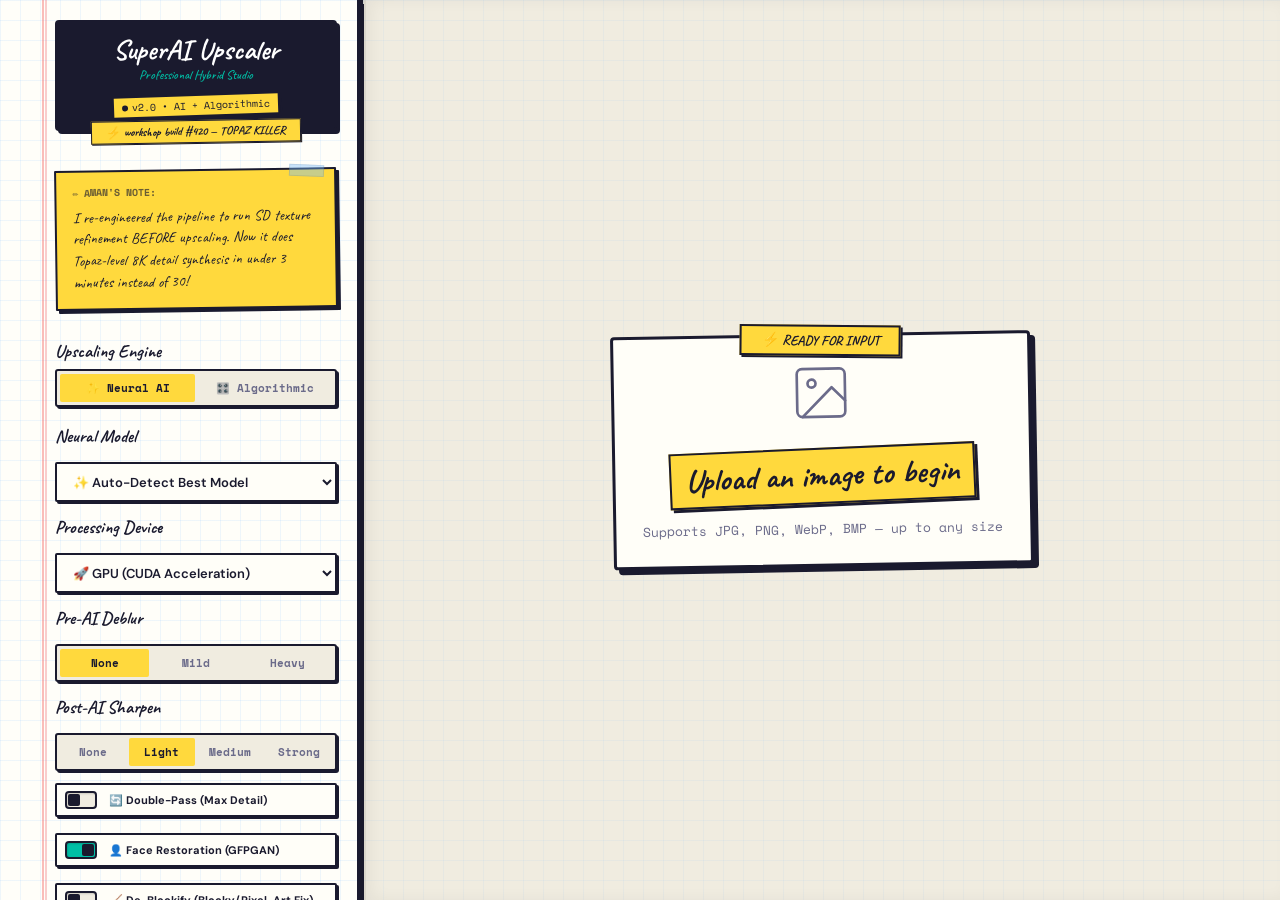
==== index.html @ 3d9c81f1 "Feat: HyperScale AI V2.5 Studio - Local GPU Inference Engine with HAT-GAN & ControlNet Tile" ====
<!DOCTYPE html>
<html lang="en">
<head>
  <meta charset="UTF-8">
  <meta name="viewport" content="width=device-width, initial-scale=1.0">
  <title>SuperAI Upscaler — Professional Algorithmic Image Scaling</title>
  <meta name="description" content="Professional-grade algorithmic image upscaler. Lanczos-3, edge-directed interpolation, CLAHE, and more. No AI — pure signal processing.">
  <link rel="preconnect" href="https://fonts.googleapis.com">
  <link rel="preconnect" href="https://fonts.gstatic.com" crossorigin>
  <link href="https://fonts.googleapis.com/css2?family=Caveat:wght@400;700&family=DM+Sans:ital,opsz,wght@0,9..40,100..1000;1,9..40,100..1000&family=Outfit:wght@100..900&family=Space+Mono:ital,wght@0,400;0,700;1,400;1,700&display=swap" rel="stylesheet">
  <link rel="stylesheet" href="styles.css?v=retro-80s-chaos-v1">
</head>
<body>

<div class="app-layout">
  <!-- ======================== SIDEBAR ======================== -->
  <aside class="sidebar">
    <!-- Header -->
    <div class="app-header">
      <h1 class="app-title">SuperAI Upscaler</h1>
      <p class="app-subtitle">Professional Hybrid Studio</p>
      <span class="app-badge"><span class="badge-dot"></span> v2.0 • AI + Algorithmic</span>
    </div>

    <!-- Aman's Dev Notes -->
    <div class="aman-note">
      I re-engineered the pipeline to run SD texture refinement BEFORE upscaling.
      Now it does Topaz-level 8K detail synthesis in under 3 minutes instead of 30!
    </div>

    <!-- Engine Selector -->
    <div>
      <div class="section-label">Upscaling Engine</div>
      <div class="btn-group" id="engineGroup">
        <button class="btn-option active" data-engine="neural" title="Neural AI Engine: uses Real-ESRGAN via CUDA to reconstruct high-fidelity details (requires server.py + GPU)">✨ Neural AI</button>
        <button class="btn-option" data-engine="algorithmic" title="Algorithmic Engine: uses high-quality Lanczos-3 and local detail filters in the browser">🎛️ Algorithmic</button>
      </div>
    </div>

    <!-- Neural Settings -->
    <div id="neuralSettingsPanel">
      <div class="section-label">Neural Model</div>
      <select class="select-input" id="modelSelect">
        <option value="auto" selected>✨ Auto-Detect Best Model</option>
        <optgroup label="☁️ Cloud SUPIR (Fast & Premium)">
          <option value="cloud-supir">🚀 Cloud SUPIR (Replicate)</option>
        </optgroup>
        <optgroup label="⭐ HAT (State-of-the-Art)">
          <option value="hat-sharper">🏆 HAT GAN Sharper (Best Photo Quality)</option>
          <option value="hat-imagenet">🔬 HAT ImageNet (Faithful, Sharp)</option>
        </optgroup>
        <optgroup label="Real-ESRGAN (Legacy)">
          <option value="realesrgan-x4plus">📷 RealESRGAN x4+ (Photos)</option>
          <option value="realesrnet-x4plus">🔬 RealESRNet x4+ (Sharper)</option>
          <option value="realesrgan-x2plus">⚡ RealESRGAN x2+ (2x Fast)</option>
          <option value="realesrgan-x4plus-anime">🌸 Anime x4 (Illustration)</option>
          <option value="realesr-general-x4v3">🌐 General v3 (Fast)</option>
        </optgroup>
      </select>

      <!-- Replicate API Token Input Panel -->
      <div id="replicateTokenPanel" style="display: none; margin-top: var(--space-xs)">
        <div class="section-label" style="margin-top: var(--space-xs); margin-bottom: 4px;">Replicate API Token</div>
        <input type="password" class="text-input" id="replicateTokenInput" placeholder="Paste r8_... token here">
        <div style="font-size: 11px; color: var(--text-muted); margin-top: 4px; line-height: 1.3;">
          Required for Cloud SUPIR. Get yours from 
          <a href="https://replicate.com/account/api-tokens" target="_blank" style="color: var(--primary-light); text-decoration: underline;">replicate.com</a>.
        </div>
      </div>
      
      <div class="section-label" style="margin-top: var(--space-xs)">Processing Device</div>
      <select class="select-input" id="deviceSelect">
        <option value="cuda" selected>🚀 GPU (CUDA Acceleration)</option>
        <option value="cpu">💻 CPU (Slow but Memory-Safe)</option>
      </select>
      
      <div class="section-label" style="margin-top: var(--space-xs)">Pre-AI Deblur</div>
      <div class="btn-group" id="deblurGroup">
        <button class="btn-option active" data-deblur="none">None</button>
        <button class="btn-option" data-deblur="mild">Mild</button>
        <button class="btn-option" data-deblur="heavy">Heavy</button>
      </div>

      <div class="section-label" style="margin-top: var(--space-xs)">Post-AI Sharpen</div>
      <div class="btn-group" id="postSharpenGroup">
        <button class="btn-option" data-sharpen="none">None</button>
        <button class="btn-option active" data-sharpen="light">Light</button>
        <button class="btn-option" data-sharpen="medium">Medium</button>
        <button class="btn-option" data-sharpen="strong">Strong</button>
      </div>

      <div class="toggle-group" style="margin-top: var(--space-xs)">
        <label class="toggle-label" title="Runs the AI model twice for extreme detail synthesis at higher scales">
          <input type="checkbox" id="doublePassCheckbox">
          <span>🔄 Double-Pass (Max Detail)</span>
        </label>
      </div>
      <div class="toggle-group" style="margin-top: var(--space-xs)">
        <label class="toggle-label" title="Use GFPGAN to restore and enhance faces in the image">
          <input type="checkbox" id="faceRestoreCheckbox" checked>
          <span>👤 Face Restoration (GFPGAN)</span>
        </label>
      </div>
      <div class="toggle-group" style="margin-top: var(--space-xs)">
        <label class="toggle-label" title="Cleans up blocky pixels on low-res nearest-neighbor images before upscaling">
          <input type="checkbox" id="deblockCheckbox">
          <span>🧹 De-Blockify (Blocky/Pixel-Art Fix)</span>
        </label>
      </div>
      <div class="toggle-group" style="margin-top: var(--space-xs)">
        <label class="toggle-label" title="Preserves the exact color profile of the original photo using LAB channel merging">
          <input type="checkbox" id="colorMatchCheckbox" checked>
          <span>🎨 Preserve Original Colors</span>
        </label>
      </div>
      <div class="toggle-group" style="margin-top: var(--space-xs)">
        <label class="toggle-label" title="Injects high-fidelity textures using Stable Diffusion 1.5 + ControlNet Tile">
          <input type="checkbox" id="sdRefineCheckbox" checked>
          <span>🌀 SD Texture Refinement</span>
        </label>
      </div>
      
      <!-- SD Refine Options Panel -->
      <div id="sdRefinePanel" style="display: block; margin-top: var(--space-xs); padding: var(--space-md); border: 1px solid var(--border-glass); border-radius: var(--radius-lg); background: var(--bg-surface);">
        <div class="section-label" style="margin-bottom: var(--space-sm)">SD Refine Settings</div>
        
        <div class="slider-group" style="margin-bottom: var(--space-md)">
          <div class="slider-header">
            <span>Denoising Strength</span>
            <span id="sdStrengthVal">30%</span>
          </div>
          <input type="range" class="slider-input" id="sdStrengthSlider" min="10" max="40" value="30" step="1">
          <p class="section-description" style="font-size: 10px; color: var(--text-muted); margin-top: 2px;">Lower = more faithful to HAT, Higher = more creative textures</p>
        </div>

        <div style="margin-bottom: var(--space-md)">
          <div class="section-label" style="margin-bottom: 4px; font-size: 10px;">Refinement Stage</div>
          <select class="select-input" id="sdStageSelect" style="font-size: 11px; padding: 6px 12px; height: auto;">
            <option value="post" selected>Post-Upscale (Realism, Skin pores, Folds, Leaves)</option>
            <option value="pre">Pre-Upscale (Fast, best for small photos/graphics)</option>
          </select>
          <p class="section-description" style="font-size: 10px; color: var(--text-muted); margin-top: 2px;">Post-upscaling runs SD at native size, producing highly realistic structures.</p>
        </div>

        <div class="slider-group" style="margin-bottom: var(--space-md)">
          <div class="slider-header">
            <span>Detail Activation Threshold</span>
            <span id="sdDetailThresholdVal">50.0</span>
          </div>
          <input type="range" class="slider-input" id="sdDetailThresholdSlider" min="20" max="100" value="50" step="5">
          <p class="section-description" style="font-size: 10px; color: var(--text-muted); margin-top: 2px;">Lower = refines smoother areas (e.g. skin), Higher = only refines high contrast edges</p>
        </div>
        
        <div style="margin-bottom: var(--space-md)">
          <div class="section-label" style="margin-bottom: 4px; font-size: 10px;">Refinement Mode</div>
          <select class="select-input" id="sdModeSelect" style="font-size: 11px; padding: 6px 12px; height: auto;">
            <option value="hybrid" selected>Hybrid (Frequency Split - Preserves shapes/colors)</option>
            <option value="full">Full Refine (Structural - Corrects faces/details)</option>
          </select>
          <p class="section-description" style="font-size: 10px; color: var(--text-muted); margin-top: 2px;">Hybrid splits frequencies to keep lighting/colors 100% faithful while injecting textures.</p>
        </div>
        
        <div style="margin-bottom: var(--space-md)">
          <div class="section-label" style="margin-bottom: 4px; font-size: 10px;">SD Tile Size</div>
          <select class="select-input" id="sdTileSizeSelect" style="font-size: 11px; padding: 6px 12px; height: auto;">
            <option value="0" selected>Auto (Based on VRAM)</option>
            <option value="512">512 (Safest details, slow)</option>
            <option value="768">768 (Balanced speed/details)</option>
            <option value="1024">1024 (Fastest, uses more VRAM)</option>
          </select>
          <p class="section-description" style="font-size: 10px; color: var(--text-muted); margin-top: 2px;">Larger tile sizes process much faster but consume more GPU VRAM.</p>
        </div>

        <div class="slider-group" style="margin-bottom: var(--space-md)">
          <div class="slider-header">
            <span>ControlNet Guidance Scale</span>
            <span id="sdControlNetVal">0.70</span>
          </div>
          <input type="range" class="slider-input" id="sdControlNetSlider" min="0.4" max="1.0" value="0.70" step="0.05">
          <p class="section-description" style="font-size: 10px; color: var(--text-muted); margin-top: 2px;">Lower = more freedom to generate sharp lines/pores, Higher = stricter shape lock</p>
        </div>

        <div class="slider-group" style="margin-bottom: var(--space-md)">
          <div class="slider-header">
            <span>Detail Boost Factor</span>
            <span id="sdDetailBoostVal">1.50</span>
          </div>
          <input type="range" class="slider-input" id="sdDetailBoostSlider" min="1.0" max="2.0" value="1.50" step="0.05">
          <p class="section-description" style="font-size: 10px; color: var(--text-muted); margin-top: 2px;">Amplifies the sharp micro-textures synthesized by SD (1.0 = normal, 1.3+ = crispy)</p>
        </div>
        
        <div style="margin-bottom: var(--space-sm)">
          <div class="section-label" style="margin-bottom: 4px; font-size: 10px;">Positive Prompt</div>
          <input type="text" class="text-input" id="sdPromptInput" value="raw photo, highly detailed, sharp focus, 8k, realistic textures, dslr, 35mm lens, film grain" style="font-size: 11px;">
        </div>
        
        <div>
          <div class="section-label" style="margin-bottom: 4px; font-size: 10px;">Negative Prompt</div>
          <input type="text" class="text-input" id="sdNegPromptInput" value="airbrushed, plastic, waxy, CGI, 3D, render, digital art, smooth skin, oily skin, blurry, low quality, cartoon, painting, drawing, illustration" style="font-size: 11px;">
        </div>
      </div>
    </div>

    <!-- Upload Zone -->
    <div>
      <div class="section-label">Image</div>
      <div class="upload-zone" id="uploadZone">
        <div id="uploadContent">
          <div class="upload-icon">
            <svg width="40" height="40" viewBox="0 0 24 24" fill="none" stroke="currentColor" stroke-width="1.5" stroke-linecap="round" stroke-linejoin="round">
              <path d="M21 15v4a2 2 0 0 1-2 2H5a2 2 0 0 1-2-2v-4"/>
              <polyline points="17 8 12 3 7 8"/>
              <line x1="12" y1="3" x2="12" y2="15"/>
            </svg>
          </div>
          <div class="upload-text">Drop image here</div>
          <div class="upload-subtext">or click to browse • JPG, PNG, WebP, BMP</div>
        </div>
      </div>
      <input type="file" id="fileInput" class="hidden-input" accept="image/jpeg,image/png,image/webp,image/bmp">
    </div>

    <!-- Scale Factor -->
    <div>
      <div class="section-label">Scale Factor</div>
      <div class="btn-group" id="scaleGroup">
        <button class="btn-option" data-scale="1" title="Enhance quality without changing size — sharpening, contrast, color correction">1× Enhance</button>
        <button class="btn-option" data-scale="2">2x</button>
        <button class="btn-option" data-scale="3">3x</button>
        <button class="btn-option active" data-scale="4">4x</button>
        <button class="btn-option" data-scale="6">6x</button>
        <button class="btn-option" data-scale="8">8x</button>
      </div>
      <div class="output-dims" id="outputDims"></div>
    </div>

    <!-- Quality Presets -->
    <div>
      <div class="section-label">Quality Preset</div>
      <div class="btn-group" id="presetGroup">
        <button class="btn-option btn-preset active" data-preset="auto" title="Auto-Adaptive: analyzes image type, noise, and details to customize settings dynamically">✨ Auto</button>
        <button class="btn-option btn-preset" data-preset="poster" title="Optimized for large prints: strong detail, high contrast, rich colors">🖼️ Poster</button>
        <button class="btn-option btn-preset" data-preset="web" title="Balanced for web: moderate sharpening, faster processing">🌐 Web</button>
        <button class="btn-option btn-preset" data-preset="photo" title="Natural photo look: balanced detail, accurate colors">📷 Photo</button>
        <button class="btn-option btn-preset" data-preset="maximum" title="Maximum detail extraction: aggressive processing, longer time">🔬 Max</button>
      </div>
    </div>

    <!-- Advanced Settings -->
    <div>
      <button class="advanced-toggle" id="advancedToggle">
        <span>⚙ Fine Tuning</span>
        <span class="advanced-toggle-icon">▼</span>
      </button>
      <div class="advanced-panel" id="advancedPanel">
        <div class="advanced-panel-inner">
          <div class="slider-group">
            <div class="slider-header">
              <span class="slider-label">Sharpening</span>
              <span class="slider-value" id="sharpVal">65</span>
            </div>
            <input type="range" class="slider-input" id="sharpSlider" min="0" max="100" value="65">
          </div>
          <div class="slider-group">
            <div class="slider-header">
              <span class="slider-label">Detail Injection</span>
              <span class="slider-value" id="detailVal">70</span>
            </div>
            <input type="range" class="slider-input" id="detailSlider" min="0" max="100" value="70">
          </div>
          <div class="slider-group">
            <div class="slider-header">
              <span class="slider-label">Local Contrast</span>
              <span class="slider-value" id="contrastVal">60</span>
            </div>
            <input type="range" class="slider-input" id="contrastSlider" min="0" max="100" value="60">
          </div>
          <div class="slider-group">
            <div class="slider-header">
              <span class="slider-label">Color Boost</span>
              <span class="slider-value" id="colorVal">40</span>
            </div>
            <input type="range" class="slider-input" id="colorSlider" min="0" max="100" value="40">
          </div>
          <div class="slider-group">
            <div class="slider-header">
              <span class="slider-label">Denoise</span>
              <span class="slider-value" id="denoiseVal">12</span>
            </div>
            <input type="range" class="slider-input" id="denoiseSlider" min="0" max="100" value="12">
          </div>
          <div class="slider-group">
            <div class="slider-header">
              <span class="slider-label">Film Grain</span>
              <span class="slider-value" id="grainVal">12</span>
            </div>
            <input type="range" class="slider-input" id="grainSlider" min="0" max="100" value="12">
          </div>
          <div class="slider-group">
            <div class="slider-header">
              <span class="slider-label">Cinematic Look</span>
              <span class="slider-value" id="cinematicVal">0</span>
            </div>
            <input type="range" class="slider-input" id="cinematicSlider" min="0" max="100" value="0">
          </div>
        </div>
      </div>
    </div>

    <!-- Process Button -->
    <button class="btn-process" id="processBtn" disabled>
      <span class="btn-spinner"></span>
      <span id="processBtnText">⚡ Upscale Image</span>
    </button>
    <button class="btn-process" id="cancelBtn" style="display:none; background: linear-gradient(135deg, #dc3545, #c82333); margin-top: 8px;" onclick="fetch('http://localhost:8080/api/cancel', {method:'POST'}).then(()=>{this.textContent='⏹ Cancelling...'; this.disabled=true;})">
      ⏹ Cancel
    </button>
  </aside>

  <!-- ======================== MAIN AREA ======================== -->
  <main class="main-area">
    <!-- Empty State -->
    <div class="empty-state" id="emptyState">
      <div class="empty-orb"></div>
      <div class="empty-icon">
        <svg width="64" height="64" viewBox="0 0 24 24" fill="none" stroke="currentColor" stroke-width="1" stroke-linecap="round" stroke-linejoin="round">
          <rect x="3" y="3" width="18" height="18" rx="2" ry="2"/>
          <circle cx="8.5" cy="8.5" r="1.5"/>
          <polyline points="21 15 16 10 5 21"/>
        </svg>
      </div>
      <div class="empty-text">Upload an image to begin</div>
      <div class="empty-hint">Supports JPG, PNG, WebP, BMP — up to any size</div>
    </div>

    <!-- Processing State -->
    <div class="processing-state" id="processingState">
      <div class="progress-ring-container">
        <svg class="progress-ring" viewBox="0 0 160 160">
          <defs>
            <linearGradient id="progressGradient" x1="0%" y1="0%" x2="100%" y2="0%">
              <stop offset="0%" stop-color="#6366f1"/>
              <stop offset="100%" stop-color="#06b6d4"/>
            </linearGradient>
          </defs>
          <circle class="progress-ring-bg" cx="80" cy="80" r="72"/>
          <circle class="progress-ring-fill" id="progressRing" cx="80" cy="80" r="72"/>
        </svg>
        <div class="progress-percent" id="progressPercent">0%</div>
      </div>
      <div class="progress-stage" id="progressStage">Initializing...</div>
      <div class="progress-overall">
        <div class="progress-bar-track">
          <div class="progress-bar-fill" id="progressBar"></div>
        </div>
        <div class="progress-time" id="progressTime">0.0s elapsed</div>
      </div>
    </div>

    <!-- Result State -->
    <div class="result-state" id="resultState">
      <!-- Comparison -->
      <div class="comparison-container" id="comparisonContainer">
        <div class="comparison-inner" id="comparisonInner">
          <img class="comparison-img original" id="imgOriginal" alt="Original">
          <img class="comparison-img upscaled" id="imgUpscaled" alt="Upscaled">
        </div>

        <!-- Comparison slider -->
        <div class="comparison-slider" id="compSlider">
          <div class="slider-handle">
            <svg viewBox="0 0 16 16" fill="currentColor">
              <path d="M5 3L1 8l4 5V3zM11 3l4 5-4 5V3z"/>
            </svg>
          </div>
        </div>
      </div>

      <!-- Labels -->
      <div class="comparison-label left">Original</div>
      <div class="comparison-label right">Upscaled</div>

      <!-- Top Actions -->
      <div class="top-actions">
        <button class="btn-download" id="downloadBtn">
          <svg width="14" height="14" viewBox="0 0 24 24" fill="none" stroke="currentColor" stroke-width="2" stroke-linecap="round" stroke-linejoin="round"><path d="M21 15v4a2 2 0 0 1-2 2H5a2 2 0 0 1-2-2v-4"/><polyline points="7 10 12 15 17 10"/><line x1="12" y1="15" x2="12" y2="3"/></svg>
          Download PNG
        </button>
        <button class="btn-new" id="newBtn">
          <svg width="14" height="14" viewBox="0 0 24 24" fill="none" stroke="currentColor" stroke-width="2" stroke-linecap="round" stroke-linejoin="round"><line x1="12" y1="5" x2="12" y2="19"/><line x1="5" y1="12" x2="19" y2="12"/></svg>
          New Image
        </button>
      </div>

      <!-- Zoom Controls -->
      <div class="floating-controls">
        <button class="float-btn" id="zoomOut">−</button>
        <span class="zoom-level" id="zoomLevel">100%</span>
        <button class="float-btn" id="zoomIn">+</button>
        <button class="float-btn" id="zoomReset">Reset</button>
      </div>

      <!-- Info Bar -->
      <div class="info-bar" id="infoBar">
        <div class="info-item"><strong id="infoDims">—</strong></div>
        <div class="info-item">⏱ <strong id="infoTime">—</strong></div>
        <div class="info-item">Scale: <strong id="infoScale">—</strong></div>
        <div class="info-item">Type: <strong id="infoType">—</strong></div>
      </div>
    </div>
  </main>
</div>

<!-- Hidden canvases -->
<canvas id="srcCanvas" style="display:none"></canvas>
<canvas id="resultCanvas" style="display:none"></canvas>

<!-- Toast container -->
<div class="toast-container" id="toastContainer"></div>

<script>
(function() {
  'use strict';

  // ======================== STATE ==========================================
  let worker = null;
  let sourceImage = null;   // HTMLImageElement
  let sourceW = 0, sourceH = 0;
  let resultDataUrl = null;
  let selectedScale = 4;
  let originalObjectURL = null;
  let upscaledObjectURL = null;
  let sourceImageObjectURL = null;
  let selectedPreset = 'auto';
  let isProcessing = false;
  let processStartTime = 0;
  let timerInterval = null;
  let selectedEngine = 'neural'; // 'neural' or 'algorithmic'
  let selectedDeblur = 'none';

  // Zoom/Pan state
  let zoom = 1;
  let panX = 0, panY = 0;
  let isPanning = false;
  let panStartX = 0, panStartY = 0;

  // Comparison slider
  let sliderPos = 50; // percent
  let isDraggingSlider = false;

  // Preset values (Maximum uses True Generative AI)
  const PRESETS = {
    auto:    { sharpening: 50, detail: 50, contrast: 50, colorBoost: 30, denoise: 12, grain: 12, cinematic: 0 },
    poster:  { sharpening: 65, detail: 70, contrast: 60, colorBoost: 40, denoise: 0,  grain: 12, cinematic: 0 },
    web:     { sharpening: 40, detail: 40, contrast: 40, colorBoost: 25, denoise: 10, grain: 0,  cinematic: 0 },
    photo:   { sharpening: 50, detail: 55, contrast: 45, colorBoost: 30, denoise: 12, grain: 12, cinematic: 0 },
    maximum: { sharpening: 0,  detail: 0,  contrast: 30, colorBoost: 15, denoise: 12, grain: 5,  cinematic: 0, 
               sdMode: 'hybrid', sdStrength: 45, sdControlNet: 0.65 }
  };

  // ======================== DOM ELEMENTS ====================================
  const $ = id => document.getElementById(id);
  const uploadZone = $('uploadZone');
  const uploadContent = $('uploadContent');
  const fileInput = $('fileInput');
  const scaleGroup = $('scaleGroup');
  const outputDims = $('outputDims');
  const presetGroup = $('presetGroup');
  const advancedToggle = $('advancedToggle');
  const advancedPanel = $('advancedPanel');
  const processBtn = $('processBtn');
  const processBtnText = $('processBtnText');
  const emptyState = $('emptyState');
  const processingState = $('processingState');
  const progressRing = $('progressRing');
  const progressPercent = $('progressPercent');
  const progressStage = $('progressStage');
  const progressBar = $('progressBar');
  const progressTime = $('progressTime');
  const resultState = $('resultState');
  const comparisonContainer = $('comparisonContainer');
  const comparisonInner = $('comparisonInner');
  const imgOriginal = $('imgOriginal');
  const imgUpscaled = $('imgUpscaled');
  const compSlider = $('compSlider');
  const downloadBtn = $('downloadBtn');
  const newBtn = $('newBtn');
  const zoomIn = $('zoomIn');
  const zoomOut = $('zoomOut');
  const zoomReset = $('zoomReset');
  const zoomLevel = $('zoomLevel');
  const infoDims = $('infoDims');
  const infoTime = $('infoTime');
  const infoScale = $('infoScale');
  const infoType = $('infoType');

  // New Neural/Engine Controls
  const engineGroup = $('engineGroup');
  const neuralSettingsPanel = $('neuralSettingsPanel');
  const modelSelect = $('modelSelect');
  const deviceSelect = $('deviceSelect');
  const deblurGroup = $('deblurGroup');
  const doublePassCheckbox = $('doublePassCheckbox');
  const faceRestoreCheckbox = $('faceRestoreCheckbox');
  const deblockCheckbox = $('deblockCheckbox');
  const colorMatchCheckbox = $('colorMatchCheckbox');
  const sdRefineCheckbox = $('sdRefineCheckbox');
  const sdRefinePanel = $('sdRefinePanel');
  const sdStrengthSlider = $('sdStrengthSlider');
  const sdStrengthVal = $('sdStrengthVal');
  const sdStageSelect = $('sdStageSelect');
  const sdDetailThresholdSlider = $('sdDetailThresholdSlider');
  const sdDetailThresholdVal = $('sdDetailThresholdVal');
  const sdControlNetSlider = $('sdControlNetSlider');
  const sdControlNetVal = $('sdControlNetVal');
  const sdDetailBoostSlider = $('sdDetailBoostSlider');
  const sdDetailBoostVal = $('sdDetailBoostVal');
  const sdPromptInput = $('sdPromptInput');
  const sdNegPromptInput = $('sdNegPromptInput');
  const sdModeSelect = $('sdModeSelect');
  const sdTileSizeSelect = $('sdTileSizeSelect');
  const postSharpenGroup = $('postSharpenGroup');
  let selectedPostSharpen = 'light';

  const replicateTokenPanel = $('replicateTokenPanel');
  const replicateTokenInput = $('replicateTokenInput');

  // Initialize Replicate API token from localStorage
  replicateTokenInput.value = localStorage.getItem('replicate_api_token') || '';
  replicateTokenInput.addEventListener('input', () => {
    localStorage.setItem('replicate_api_token', replicateTokenInput.value.trim());
  });

  // Toggle Replicate token panel based on model selection
  modelSelect.addEventListener('change', () => {
    const isCloud = modelSelect.value === 'cloud-supir';
    replicateTokenPanel.style.display = isCloud ? 'block' : 'none';
  });

  // Toggle SD Refine panel based on checkbox
  sdRefineCheckbox.addEventListener('change', () => {
    sdRefinePanel.style.display = sdRefineCheckbox.checked ? 'block' : 'none';
  });

  // Update SD strength label on slider input
  sdStrengthSlider.addEventListener('input', () => {
    sdStrengthVal.textContent = sdStrengthSlider.value + '%';
  });

  sdDetailThresholdSlider.addEventListener('input', () => {
    sdDetailThresholdVal.textContent = parseFloat(sdDetailThresholdSlider.value).toFixed(1);
  });

  sdControlNetSlider.addEventListener('input', () => {
    sdControlNetVal.textContent = parseFloat(sdControlNetSlider.value).toFixed(2);
  });

  sdDetailBoostSlider.addEventListener('input', () => {
    sdDetailBoostVal.textContent = parseFloat(sdDetailBoostSlider.value).toFixed(2);
  });

  // Sliders
  const sliders = {
    sharpening: { input: $('sharpSlider'), value: $('sharpVal') },
    detail:     { input: $('detailSlider'), value: $('detailVal') },
    contrast:   { input: $('contrastSlider'), value: $('contrastVal') },
    colorBoost: { input: $('colorSlider'), value: $('colorVal') },
    denoise:    { input: $('denoiseSlider'), value: $('denoiseVal') },
    grain:      { input: $('grainSlider'), value: $('grainVal') },
    cinematic:  { input: $('cinematicSlider'), value: $('cinematicVal') }
  };

  // ======================== WEB WORKER INIT =================================
  function initWorker() {
    try {
      worker = new Worker('upscaler-worker.js');
      setupWorkerHandlers();
    } catch(e) {
      // Fallback for file:// protocol — create blob worker
      fetch('upscaler-worker.js')
        .then(r => r.text())
        .then(code => {
          const blob = new Blob([code], { type: 'application/javascript' });
          worker = new Worker(URL.createObjectURL(blob));
          setupWorkerHandlers();
        })
        .catch(err => {
          showToast('Failed to initialize upscaler engine: ' + err.message);
        });
    }
  }

  function setupWorkerHandlers() {
    worker.onmessage = function(e) {
      const msg = e.data;
      if (msg.type === 'progress') {
        updateProgress(msg);
      } else if (msg.type === 'complete') {
        handleComplete(msg);
      } else if (msg.type === 'error') {
        handleError(msg.message);
      }
    };
    worker.onerror = function(e) {
      handleError('Worker error: ' + (e.message || 'Unknown error'));
    };
  }

  // ======================== FILE HANDLING ====================================
  uploadZone.addEventListener('click', () => {
    if (!isProcessing) fileInput.click();
  });

  fileInput.addEventListener('change', (e) => {
    if (e.target.files.length > 0) loadFile(e.target.files[0]);
  });

  uploadZone.addEventListener('dragover', (e) => {
    e.preventDefault();
    uploadZone.classList.add('drag-over');
  });

  uploadZone.addEventListener('dragleave', () => {
    uploadZone.classList.remove('drag-over');
  });

  uploadZone.addEventListener('drop', (e) => {
    e.preventDefault();
    uploadZone.classList.remove('drag-over');
    if (e.dataTransfer.files.length > 0) loadFile(e.dataTransfer.files[0]);
  });

  function loadFile(file) {
    if (!file.type.match(/^image\/(jpeg|png|webp|bmp)$/)) {
      showToast('Unsupported format. Use JPG, PNG, WebP, or BMP.');
      return;
    }

    if (sourceImageObjectURL) {
      URL.revokeObjectURL(sourceImageObjectURL);
    }
    sourceImageObjectURL = URL.createObjectURL(file);

    const img = new Image();
    img.onload = function() {
      sourceImage = img;
      sourceW = img.naturalWidth;
      sourceH = img.naturalHeight;
      processBtn.disabled = false;
      updateOutputDims();

      // Show preview in upload zone
      uploadContent.innerHTML = '';
      const preview = document.createElement('div');
      preview.className = 'file-preview';
      preview.innerHTML = `
        <img class="file-thumb" src="${sourceImageObjectURL}" alt="Preview">
        <div class="file-info">
          <div class="file-name">${file.name}</div>
          <div class="file-dims">${sourceW} × ${sourceH} px</div>
        </div>
      `;
      uploadContent.appendChild(preview);
    };
    img.onerror = function() {
      showToast('Failed to load selected image.');
    };
    img.src = sourceImageObjectURL;
  }

  // ======================== SCALE SELECTION ==================================
  scaleGroup.addEventListener('click', (e) => {
    const btn = e.target.closest('[data-scale]');
    if (!btn || isProcessing) return;
    scaleGroup.querySelectorAll('.btn-option').forEach(b => b.classList.remove('active'));
    btn.classList.add('active');
    selectedScale = parseInt(btn.dataset.scale);
    updateOutputDims();
  });

  function updateOutputDims() {
    if (!sourceImage) {
      outputDims.textContent = '';
      return;
    }
    const outW = sourceW * selectedScale;
    const outH = sourceH * selectedScale;
    outputDims.textContent = `Output: ${outW} × ${outH}`;
  }

  // ======================== ENGINE & DEBLUR SELECTION ========================
  engineGroup.addEventListener('click', (e) => {
    const btn = e.target.closest('[data-engine]');
    if (!btn || isProcessing) return;
    engineGroup.querySelectorAll('.btn-option').forEach(b => b.classList.remove('active'));
    btn.classList.add('active');
    selectedEngine = btn.dataset.engine;
    
    if (selectedEngine === 'neural') {
      neuralSettingsPanel.classList.remove('hidden');
    } else {
      neuralSettingsPanel.classList.add('hidden');
    }
  });

  deblurGroup.addEventListener('click', (e) => {
    const btn = e.target.closest('[data-deblur]');
    if (!btn || isProcessing) return;
    deblurGroup.querySelectorAll('.btn-option').forEach(b => b.classList.remove('active'));
    btn.classList.add('active');
    selectedDeblur = btn.dataset.deblur;
  });

  postSharpenGroup.addEventListener('click', (e) => {
    const btn = e.target.closest('[data-sharpen]');
    if (!btn || isProcessing) return;
    postSharpenGroup.querySelectorAll('.btn-option').forEach(b => b.classList.remove('active'));
    btn.classList.add('active');
    selectedPostSharpen = btn.dataset.sharpen;
  });

  deviceSelect.addEventListener('change', () => {
    if (deviceSelect.value === 'cpu') {
      const activeModel = modelSelect.value;
      if (activeModel === 'auto' || activeModel === 'realesrgan-x4plus' || activeModel === 'realesrnet-x4plus') {
        modelSelect.value = 'realesr-general-x4v3';
        showToast('Switched to General v3 (Fast) model for CPU cores processing.');
      }
    }
  });

  // ======================== PRESET SELECTION =================================
  presetGroup.addEventListener('click', (e) => {
    const btn = e.target.closest('[data-preset]');
    if (!btn || isProcessing) return;
    presetGroup.querySelectorAll('.btn-preset').forEach(b => b.classList.remove('active'));
    btn.classList.add('active');
    selectedPreset = btn.dataset.preset;
    applyPresetToSliders(selectedPreset);
  });

  function applyPresetToSliders(preset) {
    const p = PRESETS[preset];
    if (!p) return;
    sliders.sharpening.input.value = p.sharpening;
    sliders.sharpening.value.textContent = p.sharpening;
    sliders.detail.input.value = p.detail;
    sliders.detail.value.textContent = p.detail;
    sliders.contrast.input.value = p.contrast;
    sliders.contrast.value.textContent = p.contrast;
    sliders.colorBoost.input.value = p.colorBoost;
    sliders.colorBoost.value.textContent = p.colorBoost;
    sliders.denoise.input.value = p.denoise;
    sliders.denoise.value.textContent = p.denoise;
    sliders.grain.input.value = p.grain ?? 0;
    sliders.grain.value.textContent = p.grain ?? 0;
    sliders.cinematic.input.value = p.cinematic ?? 0;
    sliders.cinematic.value.textContent = p.cinematic ?? 0;
    
    // Apply Generative AI overrides for maximum
    if (p.sdMode && $('sdModeSelect')) {
      $('sdModeSelect').value = p.sdMode;
      $('sdRefineCheckbox').checked = true;
    }
    if (p.sdStrength && $('sdStrengthSlider')) {
      $('sdStrengthSlider').value = p.sdStrength;
      $('sdStrengthVal').textContent = p.sdStrength + '%';
    }
    if (p.sdControlNet && $('sdControlNetSlider')) {
      $('sdControlNetSlider').value = p.sdControlNet;
      $('sdControlNetVal').textContent = p.sdControlNet.toFixed(2);
    }
  }

  // ======================== ADVANCED SETTINGS ================================
  advancedToggle.addEventListener('click', () => {
    advancedToggle.classList.toggle('open');
    advancedPanel.classList.toggle('open');
  });

  // Slider input events
  Object.entries(sliders).forEach(([key, s]) => {
    s.input.addEventListener('input', () => {
      s.value.textContent = s.input.value;
      // Deselect preset when user manually adjusts
      presetGroup.querySelectorAll('.btn-preset').forEach(b => b.classList.remove('active'));
      selectedPreset = null;
    });
  });

  // ======================== PREVIEW AND BLOB UTILITIES =======================
  async function base64ToBlobURL(base64Data, contentType = 'image/png') {
    const res = await fetch(base64Data);
    const blob = await res.blob();
    return URL.createObjectURL(blob);
  }

  function downsampleImageIfNeeded(imageElement, maxDim = 2048) {
    return new Promise((resolve) => {
      const w = imageElement.naturalWidth;
      const h = imageElement.naturalHeight;
      if (w <= maxDim && h <= maxDim) {
        resolve(imageElement.src);
        return;
      }
      
      let newW = w;
      let newH = h;
      if (w > h) {
        if (w > maxDim) {
          newH = Math.round((h * maxDim) / w);
          newW = maxDim;
        }
      } else {
        if (h > maxDim) {
          newW = Math.round((w * maxDim) / h);
          newH = maxDim;
        }
      }
      
      const canvas = document.createElement('canvas');
      canvas.width = newW;
      canvas.height = newH;
      const ctx = canvas.getContext('2d');
      ctx.imageSmoothingEnabled = true;
      ctx.imageSmoothingQuality = 'high';
      ctx.drawImage(imageElement, 0, 0, newW, newH);
      
      canvas.toBlob(blob => {
        if (blob) {
          resolve(URL.createObjectURL(blob));
        } else {
          resolve(imageElement.src);
        }
      }, 'image/jpeg', 0.85);
    });
  }

  // ======================== PROCESS ==========================================
  processBtn.addEventListener('click', startProcessing);

  function startProcessing() {
    if (!sourceImage || isProcessing || !worker) return;
    
    if (selectedEngine === 'neural') {
      startNeuralProcessing();
    } else {
      startAlgorithmicProcessing();
    }
  }

  async function startNeuralProcessing() {
    isProcessing = true;
    
    // Update UI to processing state
    processBtn.classList.add('processing');
    processBtnText.textContent = 'Contacting AI...';
    processBtn.disabled = true;
    const cancelBtn = $('cancelBtn');
    cancelBtn.style.display = 'block';
    cancelBtn.disabled = false;
    cancelBtn.textContent = '⏹ Cancel';
    showView('processing');
    
    updateProgress({ percent: 5, stage: 'Preparing image...', totalStages: 5, stageIndex: 0 });
    
    processStartTime = Date.now();
    timerInterval = setInterval(() => {
      const elapsed = ((Date.now() - processStartTime) / 1000).toFixed(1);
      progressTime.textContent = elapsed + 's elapsed';
    }, 100);

    let creepTimer = null;
    try {
      // Get base64 representation of source image
      const srcCanvas = $('srcCanvas');
      srcCanvas.width = sourceW;
      srcCanvas.height = sourceH;
      const ctx = srcCanvas.getContext('2d');
      ctx.drawImage(sourceImage, 0, 0);
      const base64Data = srcCanvas.toDataURL('image/png');

      updateProgress({ percent: 20, stage: 'Sending to GPU Server...', totalStages: 5, stageIndex: 1 });

      // Start polling actual progress from GPU server during the network request
      creepTimer = setInterval(async () => {
        if (!isProcessing) {
          clearInterval(creepTimer);
          return;
        }
        
        try {
          const progressResp = await fetch('http://localhost:8080/api/progress');
          if (progressResp.ok) {
            const data = await progressResp.json();
            if (data.active) {
              let stageMsg = data.stage;
              if (data.total_tiles > 0) {
                stageMsg += ` | Tile ${data.tile_idx}/${data.total_tiles}`;
                if (data.speed > 0) {
                  stageMsg += ` (${data.speed}s/tile)`;
                }
                if (data.eta) {
                  stageMsg += ` | ETA: ${data.eta}`;
                }
              }
              
              updateProgress({
                percent: data.percent,
                stage: stageMsg,
                totalStages: 5,
                stageIndex: 1
              });
            }
          }
        } catch (err) {
          // Ignore connection errors during polling
        }
      }, 500);

      // Call API (using absolute URL to support running index.html from file:// protocol)
      const response = await fetch('http://localhost:8080/api/upscale', {
        method: 'POST',
        headers: { 'Content-Type': 'application/json' },
        body: JSON.stringify({
          image: base64Data,
          model: modelSelect.value,
          scale: selectedScale,
          replicate_api_key: replicateTokenInput.value.trim(),
          deblur: selectedDeblur,
          double_pass: doublePassCheckbox.checked,
          face_restore: faceRestoreCheckbox.checked,
          post_sharpen: selectedPostSharpen,
          // Advanced fine-tuning options
          sharpening: parseInt(sliders.sharpening.input.value),
          detail: parseInt(sliders.detail.input.value),
          contrast: parseInt(sliders.contrast.input.value),
          colorBoost: parseInt(sliders.colorBoost.input.value),
          denoise: parseInt(sliders.denoise.input.value),
          grain: parseInt(sliders.grain.input.value),
          preset: selectedPreset,
          deblock: deblockCheckbox.checked,
          cinematic: parseInt(sliders.cinematic.input.value),
          device: deviceSelect.value,
          color_match: colorMatchCheckbox.checked,
          sd_refine: sdRefineCheckbox.checked,
          sd_prompt: sdPromptInput.value,
          sd_neg_prompt: sdNegPromptInput.value,
          sd_strength: parseInt(sdStrengthSlider.value),
          sd_mode: sdModeSelect.value,
          sd_tile_size: parseInt(sdTileSizeSelect.value),
          sd_controlnet_strength: parseFloat(sdControlNetSlider.value),
          sd_detail_boost: parseFloat(sdDetailBoostSlider.value),
          sd_refine_stage: sdStageSelect.value,
          sd_detail_threshold: parseFloat(sdDetailThresholdSlider.value)
        })
      });

      if (creepTimer) {
        clearInterval(creepTimer);
      }

      if (!response.ok) {
        // Try to parse the error response body for a meaningful message
        let serverError = `AI server returned status ${response.status}`;
        try {
          const errBody = await response.json();
          if (errBody.error) {
            serverError = errBody.error;
          }
        } catch (parseErr) {
          // Response body wasn't JSON, use generic message
        }
        throw new Error(serverError);
      }

      updateProgress({ percent: 70, stage: 'Decoding AI output...', totalStages: 5, stageIndex: 2 });

      const res = await response.json();
      if (!res.success) {
        throw new Error(res.error || 'AI upscaling failed.');
      }

      updateProgress({ percent: 85, stage: 'Generating preview...', totalStages: 5, stageIndex: 3 });

      // Convert full-resolution base64 string to Blob URL for fast and secure download
      const fullResBlobUrl = await base64ToBlobURL(res.image);
      resultDataUrl = fullResBlobUrl; // Keep for download button

      // Load full-resolution image to downsample for preview
      const fullImg = new Image();
      await new Promise((resolve, reject) => {
        fullImg.onload = resolve;
        fullImg.onerror = () => reject(new Error('Failed to load upscaled image for preview.'));
        fullImg.src = fullResBlobUrl;
      });

      const fullW = fullImg.naturalWidth;
      const fullH = fullImg.naturalHeight;

      updateProgress({ percent: 95, stage: 'Rendering comparison...', totalStages: 5, stageIndex: 4 });

      // Downsample for comparison preview
      const previewUpscaledUrl = await downsampleImageIfNeeded(fullImg, 2048);

      // Create scaled original canvas matching preview size
      const previewImg = new Image();
      await new Promise((resolve) => {
        previewImg.onload = resolve;
        previewImg.src = previewUpscaledUrl;
      });

      const origCanvas = document.createElement('canvas');
      origCanvas.width = previewImg.width;
      origCanvas.height = previewImg.height;
      const origCtx = origCanvas.getContext('2d');
      origCtx.imageSmoothingEnabled = true;
      origCtx.imageSmoothingQuality = 'high';
      origCtx.drawImage(sourceImage, 0, 0, origCanvas.width, origCanvas.height);

      const previewOriginalUrl = await canvasToBlobURL(origCanvas);

      // Revoke old URLs
      if (originalObjectURL) URL.revokeObjectURL(originalObjectURL);
      if (upscaledObjectURL) URL.revokeObjectURL(upscaledObjectURL);

      originalObjectURL = previewOriginalUrl;
      upscaledObjectURL = previewUpscaledUrl;

      // Load preview images into DOM
      let loadedCount = 0;
      const onImageLoaded = () => {
        loadedCount++;
        if (loadedCount === 2) {
          imgOriginal.style.width = previewImg.width + 'px';
          imgOriginal.style.height = previewImg.height + 'px';
          imgUpscaled.style.width = previewImg.width + 'px';
          imgUpscaled.style.height = previewImg.height + 'px';
          comparisonInner.style.width = previewImg.width + 'px';
          comparisonInner.style.height = previewImg.height + 'px';

          // Show the result view first so bounding box calculations are non-zero!
          showView('result');

          // Reset zoom/pan
          zoom = 1;
          panX = 0;
          panY = 0;
          updateTransform();
          fitToView(previewImg.width, previewImg.height);

          // Reset slider
          sliderPos = 50;
          updateComparisonSlider();

          // Update info
          infoDims.innerHTML = `${sourceW}x${sourceH} <span class="info-arrow">-></span> ${fullW}x${fullH}`;
          const totalElapsed = ((Date.now() - processStartTime) / 1000).toFixed(1);
          infoTime.textContent = totalElapsed + 's';
          infoScale.textContent = selectedScale + 'x';
          
          const typeLabels = {
            photo: '📷 Photo',
            anime: '🌸 Anime',
            noisy: '🔕 Noisy Photo',
            flat: '⬜ Flat Graphic'
          };
          const engineLabel = ' + AI';
          infoType.textContent = (typeLabels[res.detected_type] || res.detected_type || 'Photo') + engineLabel;

          // If in Auto-Adaptive mode, update sliders dynamically
          if (selectedPreset === 'auto' && res.auto_settings) {
            Object.entries(res.auto_settings).forEach(([key, val]) => {
              if (sliders[key]) {
                sliders[key].input.value = val;
                sliders[key].value.textContent = val;
              }
            });
            presetGroup.querySelectorAll('.btn-preset').forEach(b => {
              b.classList.toggle('active', b.dataset.preset === 'auto');
            });
            selectedPreset = 'auto';
          }

          isProcessing = false;
          clearInterval(timerInterval);
          processBtn.classList.remove('processing');
          $('cancelBtn').style.display = 'none';
          processBtnText.textContent = '⚡ Upscale Image';
          processBtn.disabled = false;
        }
      };

      const onImageError = () => {
        handleError('Failed to load upscaled preview images.');
      };

      imgOriginal.onload = onImageLoaded;
      imgOriginal.onerror = onImageError;
      imgUpscaled.onload = onImageLoaded;
      imgUpscaled.onerror = onImageError;

      imgOriginal.src = previewOriginalUrl;
      imgUpscaled.src = previewUpscaledUrl;

    } catch (err) {
      if (creepTimer) {
        clearInterval(creepTimer);
      }
      console.warn('Neural engine failed. Error details:', err);
      
      clearInterval(timerInterval);
      isProcessing = false;
      
      // Reset button and view
      processBtn.classList.remove('processing');
          $('cancelBtn').style.display = 'none';
      processBtnText.textContent = '⚡ Upscale Image';
      processBtn.disabled = false;
      showView('empty');
      
      // Determine if it's a server error vs truly offline
      const errMsg = err.message || '';
      const isConnectionError = err instanceof TypeError || 
                                errMsg.includes('Failed to fetch') || 
                                errMsg.includes('NetworkError') || 
                                errMsg.includes('Failed to load') || 
                                errMsg.includes('abort');
      
      if (!isConnectionError) {
        // Server responded with an error (OOM, credit limits, API errors, etc.) — show the actual reason
        showToast('⚠️ Upscaling Failed: ' + (errMsg.length > 120 ? errMsg.slice(0, 120) + '...' : errMsg));
        alert('Upscaling Failed!\n\nError: ' + errMsg);
      } else {
        showToast('AI Server Offline! Please run "run_web.bat" to start the GPU server.');
        alert('AI Server Offline!\n\nThe local GPU server at http://localhost:8080 is not reachable.\n\n1. Make sure "run_web.bat" is running in a terminal.\n2. Refresh this page to establish a connection.\n3. Alternatively, switch the "Upscaling Engine" at the top of the sidebar to "Algorithmic" if you want to run locally in the browser.');
      }
    }
  }

  function startAlgorithmicProcessing() {
    isProcessing = true;

    // Extract pixel data from source image
    const srcCanvas = $('srcCanvas');
    srcCanvas.width = sourceW;
    srcCanvas.height = sourceH;
    const ctx = srcCanvas.getContext('2d');
    ctx.drawImage(sourceImage, 0, 0);
    const imageData = ctx.getImageData(0, 0, sourceW, sourceH);
    const buffer = imageData.data.buffer.slice(0); // copy since we transfer

    // Gather options
    const options = {
      sharpening: parseInt(sliders.sharpening.input.value),
      detail: parseInt(sliders.detail.input.value),
      contrast: parseInt(sliders.contrast.input.value),
      colorBoost: parseInt(sliders.colorBoost.input.value),
      denoise: parseInt(sliders.denoise.input.value),
      grain: parseInt(sliders.grain.input.value),
      cinematic: parseInt(sliders.cinematic.input.value),
      preset: selectedPreset
    };

    // Update UI
    processBtn.classList.add('processing');
    processBtnText.textContent = 'Processing...';
    processBtn.disabled = true;
    showView('processing');

    processStartTime = Date.now();
    timerInterval = setInterval(() => {
      const elapsed = ((Date.now() - processStartTime) / 1000).toFixed(1);
      progressTime.textContent = elapsed + 's elapsed';
    }, 100);

    // Send to worker
    worker.postMessage({
      type: 'upscale',
      imageBuffer: buffer,
      width: sourceW,
      height: sourceH,
      scale: selectedScale,
      options: options
    }, [buffer]);
  }

  function updateProgress(msg) {
    const percent = Math.round(msg.percent);
    progressPercent.textContent = percent + '%';
    progressStage.textContent = msg.stage;

    // Update ring
    const circumference = 2 * Math.PI * 72; // r=72
    const offset = circumference - (percent / 100) * circumference;
    progressRing.style.strokeDashoffset = offset;

    // Update overall bar
    if (msg.totalStages > 0) {
      const overall = ((msg.stageIndex + percent / 100) / msg.totalStages) * 100;
      progressBar.style.width = overall + '%';
    }
  }

  function canvasToBlobURL(canvas) {
    return new Promise((resolve, reject) => {
      canvas.toBlob(blob => {
        if (blob) {
          resolve(URL.createObjectURL(blob));
        } else {
          reject(new Error('Failed to generate blob URL from canvas'));
        }
      }, 'image/png');
    });
  }

  function handleComplete(msg) {
    isProcessing = false;
    clearInterval(timerInterval);

    // Reset button
    processBtn.classList.remove('processing');
    $('cancelBtn').style.display = 'none';
    processBtnText.textContent = '⚡ Upscale Image';
    processBtn.disabled = false;

    // Render result to canvas
    const resultCanvas = $('resultCanvas');
    resultCanvas.width = msg.width;
    resultCanvas.height = msg.height;
    const ctx = resultCanvas.getContext('2d');
    const imageData = new ImageData(new Uint8ClampedArray(msg.imageBuffer), msg.width, msg.height);
    ctx.putImageData(imageData, 0, 0);

    // Convert full resolution result canvas to blob URL for download
    canvasToBlobURL(resultCanvas).then(async (fullResBlobUrl) => {
      resultDataUrl = fullResBlobUrl; // Keep for download button

      // Create a temporary image to load the full-res output
      const fullImg = new Image();
      await new Promise((resolve) => {
        fullImg.onload = resolve;
        fullImg.src = fullResBlobUrl;
      });

      // Downsample for comparison preview
      const previewUpscaledUrl = await downsampleImageIfNeeded(fullImg, 2048);

      // Create scaled original canvas matching preview size
      const previewImg = new Image();
      await new Promise((resolve) => {
        previewImg.onload = resolve;
        previewImg.src = previewUpscaledUrl;
      });

      const origCanvas = document.createElement('canvas');
      origCanvas.width = previewImg.width;
      origCanvas.height = previewImg.height;
      const origCtx = origCanvas.getContext('2d');
      origCtx.imageSmoothingEnabled = true;
      origCtx.imageSmoothingQuality = 'high';
      origCtx.drawImage(sourceImage, 0, 0, origCanvas.width, origCanvas.height);

      const previewOriginalUrl = await canvasToBlobURL(origCanvas);

      // Revoke old URLs
      if (originalObjectURL) URL.revokeObjectURL(originalObjectURL);
      if (upscaledObjectURL) URL.revokeObjectURL(upscaledObjectURL);

      originalObjectURL = previewOriginalUrl;
      upscaledObjectURL = previewUpscaledUrl;

      // Load preview images into DOM
      let loadedCount = 0;
      const onImageLoaded = () => {
        loadedCount++;
        if (loadedCount === 2) {
          imgOriginal.style.width = previewImg.width + 'px';
          imgOriginal.style.height = previewImg.height + 'px';
          imgUpscaled.style.width = previewImg.width + 'px';
          imgUpscaled.style.height = previewImg.height + 'px';
          comparisonInner.style.width = previewImg.width + 'px';
          comparisonInner.style.height = previewImg.height + 'px';

          // Show the result view first so bounding box calculations are non-zero!
          showView('result');

          // Reset zoom/pan
          zoom = 1;
          panX = 0;
          panY = 0;
          updateTransform();
          fitToView(previewImg.width, previewImg.height);

          // Reset slider
          sliderPos = 50;
          updateComparisonSlider();

          // Update info
          infoDims.innerHTML = `${sourceW}x${sourceH} <span class="info-arrow">-></span> ${msg.width}x${msg.height}`;
          const totalElapsed = ((Date.now() - processStartTime) / 1000).toFixed(1);
          infoTime.textContent = totalElapsed + 's';
          infoScale.textContent = selectedScale + 'x';

          const typeLabels = {
            photo: '📷 Photo',
            graphic: '🎨 Graphic/Text',
            noisy: '🔕 Noisy Image',
            flat: '⬜ Flat Graphic'
          };
          const engineLabel = selectedEngine === 'neural' ? ' + AI' : '';
          infoType.textContent = (typeLabels[msg.detectedType] || msg.detectedType || '—') + engineLabel;

          // If in Auto-Adaptive mode, update sliders dynamically to show what was selected
          if (selectedPreset === 'auto' && msg.autoSettings) {
            Object.entries(msg.autoSettings).forEach(([key, val]) => {
              if (sliders[key]) {
                sliders[key].input.value = val;
                sliders[key].value.textContent = val;
              }
            });
            // Keep Auto active since updating sliders triggers change
            presetGroup.querySelectorAll('.btn-preset').forEach(b => {
              b.classList.toggle('active', b.dataset.preset === 'auto');
            });
            selectedPreset = 'auto';
          }
        }
      };

      const onImageError = () => {
        handleError('Failed to load upscaled preview images.');
      };

      imgOriginal.onload = onImageLoaded;
      imgOriginal.onerror = onImageError;
      imgUpscaled.onload = onImageLoaded;
      imgUpscaled.onerror = onImageError;

      imgOriginal.src = previewOriginalUrl;
      imgUpscaled.src = previewUpscaledUrl;
    }).catch(err => {
      handleError('Failed to generate full-res blob: ' + err.message);
    });
  }

  function handleError(message) {
    isProcessing = false;
    clearInterval(timerInterval);
    processBtn.classList.remove('processing');
    $('cancelBtn').style.display = 'none';
    processBtnText.textContent = '⚡ Upscale Image';
    processBtn.disabled = !sourceImage;
    showView('empty');
    showToast('Error: ' + message);
  }

  // ======================== VIEW MANAGEMENT ==================================
  function showView(view) {
    emptyState.style.display = view === 'empty' ? 'flex' : 'none';
    processingState.classList.toggle('active', view === 'processing');
    resultState.classList.toggle('active', view === 'result');
  }

  // ======================== COMPARISON SLIDER ================================
  function updateComparisonSlider() {
    compSlider.style.left = sliderPos + '%';
    imgUpscaled.style.clipPath = `inset(0 0 0 ${sliderPos}%)`;
    imgOriginal.style.clipPath = `inset(0 ${100 - sliderPos}% 0 0)`;
  }

  // Mouse events for comparison slider
  compSlider.addEventListener('mousedown', (e) => {
    e.preventDefault();
    e.stopPropagation();
    isDraggingSlider = true;
  });

  document.addEventListener('mousemove', (e) => {
    if (!isDraggingSlider) return;
    const rect = comparisonContainer.getBoundingClientRect();
    sliderPos = Math.max(0, Math.min(100, ((e.clientX - rect.left) / rect.width) * 100));
    updateComparisonSlider();
  });

  document.addEventListener('mouseup', () => {
    isDraggingSlider = false;
  });

  // Touch events for comparison slider
  compSlider.addEventListener('touchstart', (e) => {
    e.preventDefault();
    e.stopPropagation();
    isDraggingSlider = true;
  }, { passive: false });

  document.addEventListener('touchmove', (e) => {
    if (!isDraggingSlider) return;
    const touch = e.touches[0];
    const rect = comparisonContainer.getBoundingClientRect();
    sliderPos = Math.max(0, Math.min(100, ((touch.clientX - rect.left) / rect.width) * 100));
    updateComparisonSlider();
  }, { passive: true });

  document.addEventListener('touchend', () => {
    isDraggingSlider = false;
  });

  // ======================== ZOOM & PAN =======================================
  function updateTransform() {
    comparisonInner.style.transform = `translate(${panX}px, ${panY}px) scale(${zoom})`;
    zoomLevel.textContent = Math.round(zoom * 100) + '%';
  }

  function fitToView(imgW, imgH) {
    const containerRect = comparisonContainer.getBoundingClientRect();
    const scaleX = containerRect.width / imgW;
    const scaleY = containerRect.height / imgH;
    zoom = Math.min(scaleX, scaleY) * 0.9;
    panX = (containerRect.width - imgW * zoom) / 2;
    panY = (containerRect.height - imgH * zoom) / 2;
    updateTransform();
  }

  // Mouse wheel zoom
  comparisonContainer.addEventListener('wheel', (e) => {
    if (!resultState.classList.contains('active')) return;
    e.preventDefault();
    const rect = comparisonContainer.getBoundingClientRect();
    const mouseX = e.clientX - rect.left;
    const mouseY = e.clientY - rect.top;

    const oldZoom = zoom;
    const delta = e.deltaY > 0 ? 0.9 : 1.1;
    zoom = Math.max(0.1, Math.min(5, zoom * delta));

    // Zoom toward mouse position
    panX = mouseX - (mouseX - panX) * (zoom / oldZoom);
    panY = mouseY - (mouseY - panY) * (zoom / oldZoom);
    updateTransform();
  }, { passive: false });

  // Pan by dragging
  comparisonContainer.addEventListener('mousedown', (e) => {
    if (isDraggingSlider) return;
    if (!resultState.classList.contains('active')) return;
    isPanning = true;
    panStartX = e.clientX - panX;
    panStartY = e.clientY - panY;
    comparisonContainer.classList.add('grabbing');
  });

  document.addEventListener('mousemove', (e) => {
    if (!isPanning) return;
    panX = e.clientX - panStartX;
    panY = e.clientY - panStartY;
    updateTransform();
  });

  document.addEventListener('mouseup', () => {
    isPanning = false;
    comparisonContainer.classList.remove('grabbing');
  });

  // Touch pan
  let lastTouchDist = 0;
  comparisonContainer.addEventListener('touchstart', (e) => {
    if (isDraggingSlider) return;
    if (!resultState.classList.contains('active')) return;
    if (e.touches.length === 1) {
      isPanning = true;
      panStartX = e.touches[0].clientX - panX;
      panStartY = e.touches[0].clientY - panY;
    } else if (e.touches.length === 2) {
      lastTouchDist = Math.hypot(
        e.touches[0].clientX - e.touches[1].clientX,
        e.touches[0].clientY - e.touches[1].clientY
      );
    }
  }, { passive: true });

  comparisonContainer.addEventListener('touchmove', (e) => {
    if (isDraggingSlider) return;
    if (e.touches.length === 1 && isPanning) {
      panX = e.touches[0].clientX - panStartX;
      panY = e.touches[0].clientY - panStartY;
      updateTransform();
    } else if (e.touches.length === 2) {
      const dist = Math.hypot(
        e.touches[0].clientX - e.touches[1].clientX,
        e.touches[0].clientY - e.touches[1].clientY
      );
      if (lastTouchDist > 0) {
        const scale = dist / lastTouchDist;
        zoom = Math.max(0.1, Math.min(5, zoom * scale));
        updateTransform();
      }
      lastTouchDist = dist;
    }
  }, { passive: true });

  comparisonContainer.addEventListener('touchend', () => {
    isPanning = false;
    lastTouchDist = 0;
  });

  // Zoom buttons
  zoomIn.addEventListener('click', () => {
    zoom = Math.min(5, zoom * 1.25);
    updateTransform();
  });

  zoomOut.addEventListener('click', () => {
    zoom = Math.max(0.1, zoom * 0.8);
    updateTransform();
  });

  zoomReset.addEventListener('click', () => {
    if (!resultState.classList.contains('active')) return;
    const imgW = parseInt(imgUpscaled.style.width);
    const imgH = parseInt(imgUpscaled.style.height);
    if (imgW && imgH) fitToView(imgW, imgH);
  });

  // ======================== DOWNLOAD =========================================
  downloadBtn.addEventListener('click', () => {
    if (!resultDataUrl) return;
    const a = document.createElement('a');
    a.href = resultDataUrl;
    const isJpeg = resultDataUrl.startsWith('data:image/jpeg');
    const ext = isJpeg ? '.jpg' : '.png';
    a.download = 'upscaled_' + selectedScale + 'x' + ext;
    document.body.appendChild(a);
    a.click();
    document.body.removeChild(a);
  });

  // ======================== NEW IMAGE ========================================
  newBtn.addEventListener('click', () => {
    // Revoke object URLs to free memory
    if (sourceImageObjectURL) {
      URL.revokeObjectURL(sourceImageObjectURL);
      sourceImageObjectURL = null;
    }
    if (originalObjectURL) {
      URL.revokeObjectURL(originalObjectURL);
      originalObjectURL = null;
    }
    if (upscaledObjectURL) {
      URL.revokeObjectURL(upscaledObjectURL);
      upscaledObjectURL = null;
    }

    sourceImage = null;
    sourceW = 0;
    sourceH = 0;
    resultDataUrl = null;
    processBtn.disabled = true;
    fileInput.value = '';
    outputDims.textContent = '';

    // Reset upload zone
    uploadContent.innerHTML = `
      <div class="upload-icon">
        <svg width="40" height="40" viewBox="0 0 24 24" fill="none" stroke="currentColor" stroke-width="1.5" stroke-linecap="round" stroke-linejoin="round">
          <path d="M21 15v4a2 2 0 0 1-2 2H5a2 2 0 0 1-2-2v-4"/>
          <polyline points="17 8 12 3 7 8"/>
          <line x1="12" y1="3" x2="12" y2="15"/>
        </svg>
      </div>
      <div class="upload-text">Drop image here</div>
      <div class="upload-subtext">or click to browse • JPG, PNG, WebP, BMP</div>
    `;

    showView('empty');
  });

  // ======================== TOAST ============================================
  function showToast(message) {
    const toast = document.createElement('div');
    toast.className = 'toast';
    toast.textContent = message;
    $('toastContainer').appendChild(toast);
    setTimeout(() => toast.remove(), 4000);
  }

  // ======================== INIT =============================================
  initWorker();
  showView('empty');
  applyPresetToSliders('auto');

})();
</script>
</body>
</html>
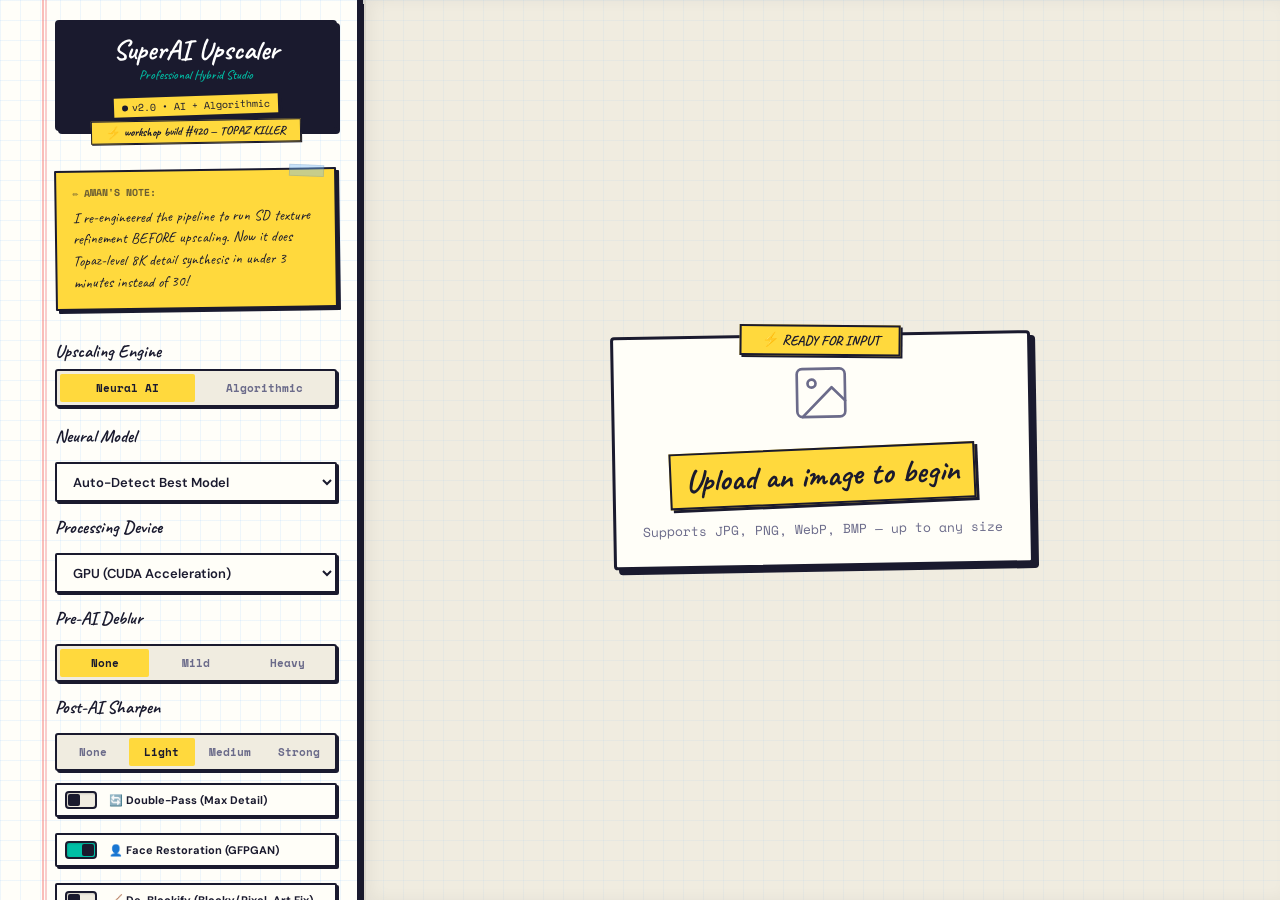
==== commit f6318618: "Fix: HAT model path crash, currentModel/currentPreset JS bugs, strip UI emojis, extend /api/health a" ====
--- a/index.html
+++ b/index.html
@@ -32,8 +32,8 @@
     <div>
       <div class="section-label">Upscaling Engine</div>
       <div class="btn-group" id="engineGroup">
-        <button class="btn-option active" data-engine="neural" title="Neural AI Engine: uses Real-ESRGAN via CUDA to reconstruct high-fidelity details (requires server.py + GPU)">✨ Neural AI</button>
-        <button class="btn-option" data-engine="algorithmic" title="Algorithmic Engine: uses high-quality Lanczos-3 and local detail filters in the browser">🎛️ Algorithmic</button>
+        <button class="btn-option active" data-engine="neural" title="Neural AI Engine: HAT-GAN Transformer via CUDA">Neural AI</button>
+        <button class="btn-option" data-engine="algorithmic" title="Algorithmic Engine: Lanczos-3 and local detail filters in-browser">Algorithmic</button>
       </div>
     </div>
 
@@ -41,20 +41,20 @@
     <div id="neuralSettingsPanel">
       <div class="section-label">Neural Model</div>
       <select class="select-input" id="modelSelect">
-        <option value="auto" selected>✨ Auto-Detect Best Model</option>
-        <optgroup label="☁️ Cloud SUPIR (Fast & Premium)">
-          <option value="cloud-supir">🚀 Cloud SUPIR (Replicate)</option>
+        <option value="auto" selected>Auto-Detect Best Model</option>
+        <optgroup label="HAT (State-of-the-Art)">
+          <option value="hat-sharper">HAT GAN Sharper — Best Photo Quality</option>
+          <option value="hat-imagenet">HAT ImageNet — Faithful, Sharp</option>
         </optgroup>
-        <optgroup label="⭐ HAT (State-of-the-Art)">
-          <option value="hat-sharper">🏆 HAT GAN Sharper (Best Photo Quality)</option>
-          <option value="hat-imagenet">🔬 HAT ImageNet (Faithful, Sharp)</option>
+        <optgroup label="Cloud">
+          <option value="cloud-supir">Cloud SUPIR (Replicate API)</option>
         </optgroup>
-        <optgroup label="Real-ESRGAN (Legacy)">
-          <option value="realesrgan-x4plus">📷 RealESRGAN x4+ (Photos)</option>
-          <option value="realesrnet-x4plus">🔬 RealESRNet x4+ (Sharper)</option>
-          <option value="realesrgan-x2plus">⚡ RealESRGAN x2+ (2x Fast)</option>
-          <option value="realesrgan-x4plus-anime">🌸 Anime x4 (Illustration)</option>
-          <option value="realesr-general-x4v3">🌐 General v3 (Fast)</option>
+        <optgroup label="Real-ESRGAN">
+          <option value="realesrgan-x4plus">RealESRGAN x4+ (Photos)</option>
+          <option value="realesrnet-x4plus">RealESRNet x4+ (Sharper)</option>
+          <option value="realesrgan-x2plus">RealESRGAN x2+ (2x Fast)</option>
+          <option value="realesrgan-x4plus-anime">Anime x4 (Illustration)</option>
+          <option value="realesr-general-x4v3">General v3 (Fast, Compact)</option>
         </optgroup>
       </select>
 
@@ -70,8 +70,8 @@
       
       <div class="section-label" style="margin-top: var(--space-xs)">Processing Device</div>
       <select class="select-input" id="deviceSelect">
-        <option value="cuda" selected>🚀 GPU (CUDA Acceleration)</option>
-        <option value="cpu">💻 CPU (Slow but Memory-Safe)</option>
+        <option value="cuda" selected>GPU (CUDA Acceleration)</option>
+        <option value="cpu">CPU (Slow but Memory-Safe)</option>
       </select>
       
       <div class="section-label" style="margin-top: var(--space-xs)">Pre-AI Deblur</div>
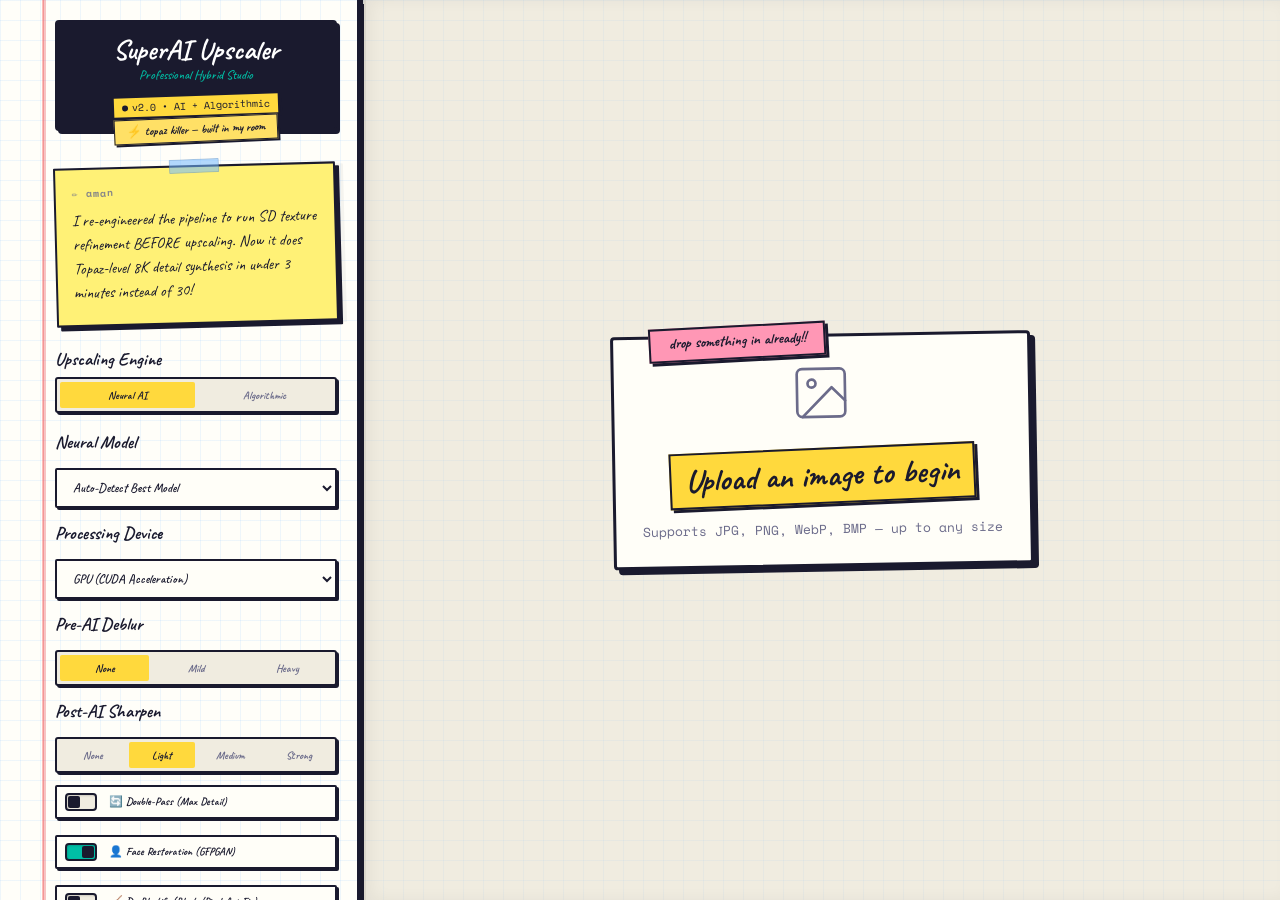
==== commit 4420e385: "docs: remove formal license wording, clean comments, update fonts to outfit/caveat hand-written styl" ====
--- a/index.html
+++ b/index.html
@@ -11,6 +11,20 @@
   <link rel="stylesheet" href="styles.css?v=retro-80s-chaos-v1">
 </head>
 <body>
+
+<!-- floating background shapes — each one animates separately now -->
+<div class="floating-doodles" aria-hidden="true">
+  <span class="doodle">▲</span>
+  <span class="doodle">★</span>
+  <span class="doodle">◆</span>
+  <span class="doodle">⬡</span>
+  <span class="doodle">●</span>
+  <span class="doodle">✦</span>
+  <span class="doodle">▲</span>
+  <span class="doodle">◯</span>
+  <span class="doodle">★</span>
+  <span class="doodle">◆</span>
+</div>
 
 <div class="app-layout">
   <!-- ======================== SIDEBAR ======================== -->
@@ -120,7 +134,7 @@
         </label>
       </div>
       
-      <!-- SD Refine Options Panel -->
+      <!-- sd options -->
       <div id="sdRefinePanel" style="display: block; margin-top: var(--space-xs); padding: var(--space-md); border: 1px solid var(--border-glass); border-radius: var(--radius-lg); background: var(--bg-surface);">
         <div class="section-label" style="margin-bottom: var(--space-sm)">SD Refine Settings</div>
         
@@ -422,9 +436,9 @@
 (function() {
   'use strict';
 
-  // ======================== STATE ==========================================
+  
   let worker = null;
-  let sourceImage = null;   // HTMLImageElement
+  let sourceImage = null;   // htmlimageelement
   let sourceW = 0, sourceH = 0;
   let resultDataUrl = null;
   let selectedScale = 4;
@@ -444,11 +458,11 @@
   let isPanning = false;
   let panStartX = 0, panStartY = 0;
 
-  // Comparison slider
+  // comparison slider
   let sliderPos = 50; // percent
   let isDraggingSlider = false;
 
-  // Preset values (Maximum uses True Generative AI)
+  // preset values (Maximum uses True Generative AI)
   const PRESETS = {
     auto:    { sharpening: 50, detail: 50, contrast: 50, colorBoost: 30, denoise: 12, grain: 12, cinematic: 0 },
     poster:  { sharpening: 65, detail: 70, contrast: 60, colorBoost: 40, denoise: 0,  grain: 12, cinematic: 0 },
@@ -458,7 +472,7 @@
                sdMode: 'hybrid', sdStrength: 45, sdControlNet: 0.65 }
   };
 
-  // ======================== DOM ELEMENTS ====================================
+  
   const $ = id => document.getElementById(id);
   const uploadZone = $('uploadZone');
   const uploadContent = $('uploadContent');
@@ -494,7 +508,7 @@
   const infoScale = $('infoScale');
   const infoType = $('infoType');
 
-  // New Neural/Engine Controls
+  // new Neural/Engine Controls
   const engineGroup = $('engineGroup');
   const neuralSettingsPanel = $('neuralSettingsPanel');
   const modelSelect = $('modelSelect');
@@ -525,24 +539,24 @@
   const replicateTokenPanel = $('replicateTokenPanel');
   const replicateTokenInput = $('replicateTokenInput');
 
-  // Initialize Replicate API token from localStorage
+  // initialize Replicate API token from localStorage
   replicateTokenInput.value = localStorage.getItem('replicate_api_token') || '';
   replicateTokenInput.addEventListener('input', () => {
     localStorage.setItem('replicate_api_token', replicateTokenInput.value.trim());
   });
 
-  // Toggle Replicate token panel based on model selection
+  // toggle Replicate token panel based on model selection
   modelSelect.addEventListener('change', () => {
     const isCloud = modelSelect.value === 'cloud-supir';
     replicateTokenPanel.style.display = isCloud ? 'block' : 'none';
   });
 
-  // Toggle SD Refine panel based on checkbox
+  // toggle SD Refine panel based on checkbox
   sdRefineCheckbox.addEventListener('change', () => {
     sdRefinePanel.style.display = sdRefineCheckbox.checked ? 'block' : 'none';
   });
 
-  // Update SD strength label on slider input
+  // update SD strength label on slider input
   sdStrengthSlider.addEventListener('input', () => {
     sdStrengthVal.textContent = sdStrengthSlider.value + '%';
   });
@@ -559,7 +573,7 @@
     sdDetailBoostVal.textContent = parseFloat(sdDetailBoostSlider.value).toFixed(2);
   });
 
-  // Sliders
+  // sliders
   const sliders = {
     sharpening: { input: $('sharpSlider'), value: $('sharpVal') },
     detail:     { input: $('detailSlider'), value: $('detailVal') },
@@ -570,13 +584,13 @@
     cinematic:  { input: $('cinematicSlider'), value: $('cinematicVal') }
   };
 
-  // ======================== WEB WORKER INIT =================================
+  
   function initWorker() {
     try {
       worker = new Worker('upscaler-worker.js');
       setupWorkerHandlers();
     } catch(e) {
-      // Fallback for file:// protocol — create blob worker
+      // fallback for file:// protocol — create blob worker
       fetch('upscaler-worker.js')
         .then(r => r.text())
         .then(code => {
@@ -606,7 +620,7 @@
     };
   }
 
-  // ======================== FILE HANDLING ====================================
+  
   uploadZone.addEventListener('click', () => {
     if (!isProcessing) fileInput.click();
   });
@@ -649,7 +663,7 @@
       processBtn.disabled = false;
       updateOutputDims();
 
-      // Show preview in upload zone
+      // show preview in upload zone
       uploadContent.innerHTML = '';
       const preview = document.createElement('div');
       preview.className = 'file-preview';
@@ -668,7 +682,7 @@
     img.src = sourceImageObjectURL;
   }
 
-  // ======================== SCALE SELECTION ==================================
+  
   scaleGroup.addEventListener('click', (e) => {
     const btn = e.target.closest('[data-scale]');
     if (!btn || isProcessing) return;
@@ -688,7 +702,7 @@
     outputDims.textContent = `Output: ${outW} × ${outH}`;
   }
 
-  // ======================== ENGINE & DEBLUR SELECTION ========================
+  
   engineGroup.addEventListener('click', (e) => {
     const btn = e.target.closest('[data-engine]');
     if (!btn || isProcessing) return;
@@ -729,7 +743,7 @@
     }
   });
 
-  // ======================== PRESET SELECTION =================================
+  
   presetGroup.addEventListener('click', (e) => {
     const btn = e.target.closest('[data-preset]');
     if (!btn || isProcessing) return;
@@ -757,7 +771,7 @@
     sliders.cinematic.input.value = p.cinematic ?? 0;
     sliders.cinematic.value.textContent = p.cinematic ?? 0;
     
-    // Apply Generative AI overrides for maximum
+    // apply Generative AI overrides for maximum
     if (p.sdMode && $('sdModeSelect')) {
       $('sdModeSelect').value = p.sdMode;
       $('sdRefineCheckbox').checked = true;
@@ -772,23 +786,23 @@
     }
   }
 
-  // ======================== ADVANCED SETTINGS ================================
+  
   advancedToggle.addEventListener('click', () => {
     advancedToggle.classList.toggle('open');
     advancedPanel.classList.toggle('open');
   });
 
-  // Slider input events
+  // slider input events
   Object.entries(sliders).forEach(([key, s]) => {
     s.input.addEventListener('input', () => {
       s.value.textContent = s.input.value;
-      // Deselect preset when user manually adjusts
+      // deselect preset when user manually adjusts
       presetGroup.querySelectorAll('.btn-preset').forEach(b => b.classList.remove('active'));
       selectedPreset = null;
     });
   });
 
-  // ======================== PREVIEW AND BLOB UTILITIES =======================
+  
   async function base64ToBlobURL(base64Data, contentType = 'image/png') {
     const res = await fetch(base64Data);
     const blob = await res.blob();
@@ -836,7 +850,7 @@
     });
   }
 
-  // ======================== PROCESS ==========================================
+  
   processBtn.addEventListener('click', startProcessing);
 
   function startProcessing() {
@@ -852,7 +866,7 @@
   async function startNeuralProcessing() {
     isProcessing = true;
     
-    // Update UI to processing state
+    // update UI to processing state
     processBtn.classList.add('processing');
     processBtnText.textContent = 'Contacting AI...';
     processBtn.disabled = true;
@@ -872,7 +886,7 @@
 
     let creepTimer = null;
     try {
-      // Get base64 representation of source image
+      // get base64 representation of source image
       const srcCanvas = $('srcCanvas');
       srcCanvas.width = sourceW;
       srcCanvas.height = sourceH;
@@ -882,7 +896,7 @@
 
       updateProgress({ percent: 20, stage: 'Sending to GPU Server...', totalStages: 5, stageIndex: 1 });
 
-      // Start polling actual progress from GPU server during the network request
+      // start polling actual progress from GPU server during the network request
       creepTimer = setInterval(async () => {
         if (!isProcessing) {
           clearInterval(creepTimer);
@@ -914,11 +928,11 @@
             }
           }
         } catch (err) {
-          // Ignore connection errors during polling
+          // ignore connection errors during polling
         }
       }, 500);
 
-      // Call API (using absolute URL to support running index.html from file:// protocol)
+      // call API (using absolute URL to support running index.html from file:// protocol)
       const response = await fetch('http://localhost:8080/api/upscale', {
         method: 'POST',
         headers: { 'Content-Type': 'application/json' },
@@ -931,7 +945,7 @@
           double_pass: doublePassCheckbox.checked,
           face_restore: faceRestoreCheckbox.checked,
           post_sharpen: selectedPostSharpen,
-          // Advanced fine-tuning options
+          // advanced fine-tuning options
           sharpening: parseInt(sliders.sharpening.input.value),
           detail: parseInt(sliders.detail.input.value),
           contrast: parseInt(sliders.contrast.input.value),
@@ -961,7 +975,7 @@
       }
 
       if (!response.ok) {
-        // Try to parse the error response body for a meaningful message
+        // try to parse the error response body for a meaningful message
         let serverError = `AI server returned status ${response.status}`;
         try {
           const errBody = await response.json();
@@ -969,7 +983,7 @@
             serverError = errBody.error;
           }
         } catch (parseErr) {
-          // Response body wasn't JSON, use generic message
+          // response body wasn't JSON, use generic message
         }
         throw new Error(serverError);
       }
@@ -983,11 +997,11 @@
 
       updateProgress({ percent: 85, stage: 'Generating preview...', totalStages: 5, stageIndex: 3 });
 
-      // Convert full-resolution base64 string to Blob URL for fast and secure download
+      // b64 to blob url helper
       const fullResBlobUrl = await base64ToBlobURL(res.image);
-      resultDataUrl = fullResBlobUrl; // Keep for download button
-
-      // Load full-resolution image to downsample for preview
+      resultDataUrl = fullResBlobUrl; // keep for download button
+
+      // load full res
       const fullImg = new Image();
       await new Promise((resolve, reject) => {
         fullImg.onload = resolve;
@@ -1000,10 +1014,10 @@
 
       updateProgress({ percent: 95, stage: 'Rendering comparison...', totalStages: 5, stageIndex: 4 });
 
-      // Downsample for comparison preview
+      // downsample preview
       const previewUpscaledUrl = await downsampleImageIfNeeded(fullImg, 2048);
 
-      // Create scaled original canvas matching preview size
+      // original canvas
       const previewImg = new Image();
       await new Promise((resolve) => {
         previewImg.onload = resolve;
@@ -1020,14 +1034,14 @@
 
       const previewOriginalUrl = await canvasToBlobURL(origCanvas);
 
-      // Revoke old URLs
+      // free old blob urls
       if (originalObjectURL) URL.revokeObjectURL(originalObjectURL);
       if (upscaledObjectURL) URL.revokeObjectURL(upscaledObjectURL);
 
       originalObjectURL = previewOriginalUrl;
       upscaledObjectURL = previewUpscaledUrl;
 
-      // Load preview images into DOM
+      // load into DOM
       let loadedCount = 0;
       const onImageLoaded = () => {
         loadedCount++;
@@ -1039,21 +1053,21 @@
           comparisonInner.style.width = previewImg.width + 'px';
           comparisonInner.style.height = previewImg.height + 'px';
 
-          // Show the result view first so bounding box calculations are non-zero!
+          // show the result view first so bounding box calculations are non-zero!
           showView('result');
 
-          // Reset zoom/pan
+          // reset zoom/pan
           zoom = 1;
           panX = 0;
           panY = 0;
           updateTransform();
           fitToView(previewImg.width, previewImg.height);
 
-          // Reset slider
+          // reset slider
           sliderPos = 50;
           updateComparisonSlider();
 
-          // Update info
+          // update info
           infoDims.innerHTML = `${sourceW}x${sourceH} <span class="info-arrow">-></span> ${fullW}x${fullH}`;
           const totalElapsed = ((Date.now() - processStartTime) / 1000).toFixed(1);
           infoTime.textContent = totalElapsed + 's';
@@ -1068,7 +1082,7 @@
           const engineLabel = ' + AI';
           infoType.textContent = (typeLabels[res.detected_type] || res.detected_type || 'Photo') + engineLabel;
 
-          // If in Auto-Adaptive mode, update sliders dynamically
+          // sync auto sliders
           if (selectedPreset === 'auto' && res.auto_settings) {
             Object.entries(res.auto_settings).forEach(([key, val]) => {
               if (sliders[key]) {
@@ -1112,14 +1126,14 @@
       clearInterval(timerInterval);
       isProcessing = false;
       
-      // Reset button and view
+      // reset button and view
       processBtn.classList.remove('processing');
           $('cancelBtn').style.display = 'none';
       processBtnText.textContent = '⚡ Upscale Image';
       processBtn.disabled = false;
       showView('empty');
       
-      // Determine if it's a server error vs truly offline
+      // determine if it's a server error vs truly offline
       const errMsg = err.message || '';
       const isConnectionError = err instanceof TypeError || 
                                 errMsg.includes('Failed to fetch') || 
@@ -1128,7 +1142,7 @@
                                 errMsg.includes('abort');
       
       if (!isConnectionError) {
-        // Server responded with an error (OOM, credit limits, API errors, etc.) — show the actual reason
+        // server responded with an error (OOM, credit limits, API errors, etc.) — show the actual reason
         showToast('⚠️ Upscaling Failed: ' + (errMsg.length > 120 ? errMsg.slice(0, 120) + '...' : errMsg));
         alert('Upscaling Failed!\n\nError: ' + errMsg);
       } else {
@@ -1141,7 +1155,7 @@
   function startAlgorithmicProcessing() {
     isProcessing = true;
 
-    // Extract pixel data from source image
+    // extract pixel data from source image
     const srcCanvas = $('srcCanvas');
     srcCanvas.width = sourceW;
     srcCanvas.height = sourceH;
@@ -1150,7 +1164,7 @@
     const imageData = ctx.getImageData(0, 0, sourceW, sourceH);
     const buffer = imageData.data.buffer.slice(0); // copy since we transfer
 
-    // Gather options
+    // gather options
     const options = {
       sharpening: parseInt(sliders.sharpening.input.value),
       detail: parseInt(sliders.detail.input.value),
@@ -1162,7 +1176,7 @@
       preset: selectedPreset
     };
 
-    // Update UI
+    // update UI
     processBtn.classList.add('processing');
     processBtnText.textContent = 'Processing...';
     processBtn.disabled = true;
@@ -1174,7 +1188,7 @@
       progressTime.textContent = elapsed + 's elapsed';
     }, 100);
 
-    // Send to worker
+    // send to worker
     worker.postMessage({
       type: 'upscale',
       imageBuffer: buffer,
@@ -1190,12 +1204,12 @@
     progressPercent.textContent = percent + '%';
     progressStage.textContent = msg.stage;
 
-    // Update ring
+    // update ring
     const circumference = 2 * Math.PI * 72; // r=72
     const offset = circumference - (percent / 100) * circumference;
     progressRing.style.strokeDashoffset = offset;
 
-    // Update overall bar
+    // update overall bar
     if (msg.totalStages > 0) {
       const overall = ((msg.stageIndex + percent / 100) / msg.totalStages) * 100;
       progressBar.style.width = overall + '%';
@@ -1218,13 +1232,13 @@
     isProcessing = false;
     clearInterval(timerInterval);
 
-    // Reset button
+    // reset button
     processBtn.classList.remove('processing');
     $('cancelBtn').style.display = 'none';
     processBtnText.textContent = '⚡ Upscale Image';
     processBtn.disabled = false;
 
-    // Render result to canvas
+    // render result to canvas
     const resultCanvas = $('resultCanvas');
     resultCanvas.width = msg.width;
     resultCanvas.height = msg.height;
@@ -1232,21 +1246,21 @@
     const imageData = new ImageData(new Uint8ClampedArray(msg.imageBuffer), msg.width, msg.height);
     ctx.putImageData(imageData, 0, 0);
 
-    // Convert full resolution result canvas to blob URL for download
+    // convert full resolution result canvas to blob URL for download
     canvasToBlobURL(resultCanvas).then(async (fullResBlobUrl) => {
-      resultDataUrl = fullResBlobUrl; // Keep for download button
-
-      // Create a temporary image to load the full-res output
+      resultDataUrl = fullResBlobUrl; // keep for download button
+
+      // create a temporary image to load the full-res output
       const fullImg = new Image();
       await new Promise((resolve) => {
         fullImg.onload = resolve;
         fullImg.src = fullResBlobUrl;
       });
 
-      // Downsample for comparison preview
+      // downsample preview
       const previewUpscaledUrl = await downsampleImageIfNeeded(fullImg, 2048);
 
-      // Create scaled original canvas matching preview size
+      // original canvas
       const previewImg = new Image();
       await new Promise((resolve) => {
         previewImg.onload = resolve;
@@ -1263,14 +1277,14 @@
 
       const previewOriginalUrl = await canvasToBlobURL(origCanvas);
 
-      // Revoke old URLs
+      // free old blob urls
       if (originalObjectURL) URL.revokeObjectURL(originalObjectURL);
       if (upscaledObjectURL) URL.revokeObjectURL(upscaledObjectURL);
 
       originalObjectURL = previewOriginalUrl;
       upscaledObjectURL = previewUpscaledUrl;
 
-      // Load preview images into DOM
+      // load into DOM
       let loadedCount = 0;
       const onImageLoaded = () => {
         loadedCount++;
@@ -1282,21 +1296,21 @@
           comparisonInner.style.width = previewImg.width + 'px';
           comparisonInner.style.height = previewImg.height + 'px';
 
-          // Show the result view first so bounding box calculations are non-zero!
+          // show the result view first so bounding box calculations are non-zero!
           showView('result');
 
-          // Reset zoom/pan
+          // reset zoom/pan
           zoom = 1;
           panX = 0;
           panY = 0;
           updateTransform();
           fitToView(previewImg.width, previewImg.height);
 
-          // Reset slider
+          // reset slider
           sliderPos = 50;
           updateComparisonSlider();
 
-          // Update info
+          // update info
           infoDims.innerHTML = `${sourceW}x${sourceH} <span class="info-arrow">-></span> ${msg.width}x${msg.height}`;
           const totalElapsed = ((Date.now() - processStartTime) / 1000).toFixed(1);
           infoTime.textContent = totalElapsed + 's';
@@ -1311,7 +1325,7 @@
           const engineLabel = selectedEngine === 'neural' ? ' + AI' : '';
           infoType.textContent = (typeLabels[msg.detectedType] || msg.detectedType || '—') + engineLabel;
 
-          // If in Auto-Adaptive mode, update sliders dynamically to show what was selected
+          // sync auto sliders to show what was selected
           if (selectedPreset === 'auto' && msg.autoSettings) {
             Object.entries(msg.autoSettings).forEach(([key, val]) => {
               if (sliders[key]) {
@@ -1319,7 +1333,7 @@
                 sliders[key].value.textContent = val;
               }
             });
-            // Keep Auto active since updating sliders triggers change
+            // keep Auto active since updating sliders triggers change
             presetGroup.querySelectorAll('.btn-preset').forEach(b => {
               b.classList.toggle('active', b.dataset.preset === 'auto');
             });
@@ -1355,21 +1369,21 @@
     showToast('Error: ' + message);
   }
 
-  // ======================== VIEW MANAGEMENT ==================================
+  
   function showView(view) {
     emptyState.style.display = view === 'empty' ? 'flex' : 'none';
     processingState.classList.toggle('active', view === 'processing');
     resultState.classList.toggle('active', view === 'result');
   }
 
-  // ======================== COMPARISON SLIDER ================================
+  
   function updateComparisonSlider() {
     compSlider.style.left = sliderPos + '%';
     imgUpscaled.style.clipPath = `inset(0 0 0 ${sliderPos}%)`;
     imgOriginal.style.clipPath = `inset(0 ${100 - sliderPos}% 0 0)`;
   }
 
-  // Mouse events for comparison slider
+  // mouse events for comparison slider
   compSlider.addEventListener('mousedown', (e) => {
     e.preventDefault();
     e.stopPropagation();
@@ -1387,7 +1401,7 @@
     isDraggingSlider = false;
   });
 
-  // Touch events for comparison slider
+  // touch events for comparison slider
   compSlider.addEventListener('touchstart', (e) => {
     e.preventDefault();
     e.stopPropagation();
@@ -1406,7 +1420,7 @@
     isDraggingSlider = false;
   });
 
-  // ======================== ZOOM & PAN =======================================
+  
   function updateTransform() {
     comparisonInner.style.transform = `translate(${panX}px, ${panY}px) scale(${zoom})`;
     zoomLevel.textContent = Math.round(zoom * 100) + '%';
@@ -1422,7 +1436,7 @@
     updateTransform();
   }
 
-  // Mouse wheel zoom
+  // mouse wheel zoom
   comparisonContainer.addEventListener('wheel', (e) => {
     if (!resultState.classList.contains('active')) return;
     e.preventDefault();
@@ -1434,13 +1448,13 @@
     const delta = e.deltaY > 0 ? 0.9 : 1.1;
     zoom = Math.max(0.1, Math.min(5, zoom * delta));
 
-    // Zoom toward mouse position
+    // zoom toward mouse position
     panX = mouseX - (mouseX - panX) * (zoom / oldZoom);
     panY = mouseY - (mouseY - panY) * (zoom / oldZoom);
     updateTransform();
   }, { passive: false });
 
-  // Pan by dragging
+  // pan by dragging
   comparisonContainer.addEventListener('mousedown', (e) => {
     if (isDraggingSlider) return;
     if (!resultState.classList.contains('active')) return;
@@ -1462,7 +1476,7 @@
     comparisonContainer.classList.remove('grabbing');
   });
 
-  // Touch pan
+  // touch pan
   let lastTouchDist = 0;
   comparisonContainer.addEventListener('touchstart', (e) => {
     if (isDraggingSlider) return;
@@ -1504,7 +1518,7 @@
     lastTouchDist = 0;
   });
 
-  // Zoom buttons
+  // zoom buttons
   zoomIn.addEventListener('click', () => {
     zoom = Math.min(5, zoom * 1.25);
     updateTransform();
@@ -1522,7 +1536,7 @@
     if (imgW && imgH) fitToView(imgW, imgH);
   });
 
-  // ======================== DOWNLOAD =========================================
+  
   downloadBtn.addEventListener('click', () => {
     if (!resultDataUrl) return;
     const a = document.createElement('a');
@@ -1535,9 +1549,9 @@
     document.body.removeChild(a);
   });
 
-  // ======================== NEW IMAGE ========================================
+  
   newBtn.addEventListener('click', () => {
-    // Revoke object URLs to free memory
+    // revoke object URLs to free memory
     if (sourceImageObjectURL) {
       URL.revokeObjectURL(sourceImageObjectURL);
       sourceImageObjectURL = null;
@@ -1559,7 +1573,7 @@
     fileInput.value = '';
     outputDims.textContent = '';
 
-    // Reset upload zone
+    // reset upload zone
     uploadContent.innerHTML = `
       <div class="upload-icon">
         <svg width="40" height="40" viewBox="0 0 24 24" fill="none" stroke="currentColor" stroke-width="1.5" stroke-linecap="round" stroke-linejoin="round">
@@ -1575,7 +1589,7 @@
     showView('empty');
   });
 
-  // ======================== TOAST ============================================
+  
   function showToast(message) {
     const toast = document.createElement('div');
     toast.className = 'toast';
@@ -1584,7 +1598,7 @@
     setTimeout(() => toast.remove(), 4000);
   }
 
-  // ======================== INIT =============================================
+  
   initWorker();
   showView('empty');
   applyPresetToSliders('auto');
--- a/styles.css
+++ b/styles.css
@@ -0,0 +1,1547 @@
+/* ============================================================================
+   HyperScale AI — i built this myself at like 2am. it works.
+   mostly. don't judge the CSS i was tired
+   ============================================================================ */
+
+:root {
+  /* Retained layout dimensions */
+  --sidebar-width: 360px;
+  --space-xs: 4px;
+  --space-sm: 8px;
+  --space-md: 12px;
+  --space-lg: 16px;
+  --space-xl: 20px;
+  --space-2xl: 24px;
+  --space-3xl: 32px;
+  --space-4xl: 48px;
+
+  --radius-sm: 3px;
+  --radius-md: 3px;
+  --radius-lg: 4px;
+  --radius-xl: 4px;
+
+  /* Retro science fair colors from E drive */
+  --bg:         #f8f6f0;
+  --bgcard:     #fffef8;
+  --bgsoft:     #f0ece0;
+
+  --navy:       #1a1a2e;
+  --navylt:     #2d2d4a;
+  --green:      #1b7a4a;
+  --greendk:    #0d5c35;
+  --greenlt:    #c8f7dc;
+  --greengl:    #28a060;
+
+  --saffron:    #e6a817;
+  --safflt:     #fef6e0;
+  --red:        #e63946;
+  --redlt:      #ffe0e3;
+  --amber:      #f77f00;
+  --amberlt:    #fff0db;
+
+  --text:       #1a1a2e;
+  --textmd:     #3d3d5c;
+  --textlt:     #6b6b8a;
+
+  --border:     #bbb5a5;
+  --bordermd:   #9e9785;
+
+  --shadow:     3px 3px 0px #1a1a2e;
+  --shadowmd:   4px 4px 0px #1a1a2e;
+  --shadowlg:   5px 5px 0px #1a1a2e;
+
+  --charcoal:   #1a1a2e;
+  --charcol-lt: #6b6b8a;
+  --border-dk:  #8a8373;
+
+  --neon-pink:   #ff6b6b;
+  --neon-cyan:   #00bfa6;
+  --neon-yellow: #ffd93d;
+  --neon-purple: #a29bfe;
+  --neon-orange: #ff8c42;
+  --marker-pink: #ff97b5;
+  --marker-blue: #74b9ff;
+  --marker-green:#55efc4;
+
+  /* Original variable mappings for compatibility with inline styles or other CSS rules */
+  --primary: var(--neon-cyan);
+  --primary-light: #66ffec;
+  --primary-dark: #008f7a;
+  --secondary: var(--green);
+  --secondary-light: var(--greenlt);
+  --success: var(--green);
+  --success-light: var(--greenlt);
+  --warning: var(--saffron);
+  --warning-light: var(--safflt);
+  --danger: var(--red);
+  
+  --text-primary: var(--text);
+  --text-secondary: var(--textmd);
+  --text-muted: var(--textlt);
+  --text-dim: var(--charcol-lt);
+
+  --font-family: 'Outfit', 'Caveat', cursive, sans-serif;
+  --ease-smooth: cubic-bezier(0.4, 0, 0.2, 1);
+  --duration-fast: 0.1s;
+  --duration-normal: 0.25s;
+}
+
+/* ======================== RESET & BASE ====================================== */
+*, *::before, *::after {
+  box-sizing: border-box;
+  margin: 0;
+  padding: 0;
+  -webkit-tap-highlight-color: transparent;
+}
+
+html {
+  font-size: 16px;
+  -webkit-font-smoothing: antialiased;
+  -moz-osx-font-smoothing: grayscale;
+}
+
+body {
+  font-family: var(--font-family);
+  background-color: #f5f2ea;
+  color: var(--charcoal);
+  min-height: 100vh;
+  overflow: hidden;
+  line-height: 1.5;
+  cursor: crosshair;
+
+  /* graph paper — the slightly-off alignment is on purpose (not a bug i promise) */
+  background-image:
+    linear-gradient(rgba(116, 185, 255, 0.18) 1px, transparent 1px),
+    linear-gradient(90deg, rgba(116, 185, 255, 0.18) 1px, transparent 1px),
+    linear-gradient(rgba(116, 185, 255, 0.07) 1px, transparent 1px),
+    linear-gradient(90deg, rgba(116, 185, 255, 0.07) 1px, transparent 1px);
+  background-size: 72px 72px, 72px 72px, 18px 18px, 18px 18px;
+  background-position: 3px 7px, 3px 7px, 3px 7px, 3px 7px;
+}
+
+/* the red margin line. classic notebook. */
+body::before {
+  content: '';
+  position: fixed;
+  top: 0; bottom: 0;
+  left: 43px;
+  width: 2.5px;
+  background: rgba(229, 57, 70, 0.3);
+  z-index: 999;
+  pointer-events: none;
+}
+
+/* floating doodle shapes — i hand-placed all of these */
+.floating-doodles {
+  position: fixed;
+  inset: 0;
+  pointer-events: none;
+  z-index: 0;
+  overflow: hidden;
+}
+.doodle {
+  position: absolute;
+  font-size: 18px;
+  opacity: 0.13;
+  animation: floatUp linear infinite;
+}
+.doodle:nth-child(1)  { left: 8%;  animation-duration: 22s; animation-delay: -5s;  color: var(--neon-pink); }
+.doodle:nth-child(2)  { left: 18%; animation-duration: 17s; animation-delay: -2s;  color: var(--saffron); }
+.doodle:nth-child(3)  { left: 31%; animation-duration: 25s; animation-delay: -11s; color: var(--neon-cyan); }
+.doodle:nth-child(4)  { left: 44%; animation-duration: 19s; animation-delay: -7s;  color: var(--neon-purple); }
+.doodle:nth-child(5)  { left: 57%; animation-duration: 28s; animation-delay: -14s; color: var(--neon-pink); }
+.doodle:nth-child(6)  { left: 66%; animation-duration: 15s; animation-delay: -3s;  color: var(--marker-green); }
+.doodle:nth-child(7)  { left: 74%; animation-duration: 21s; animation-delay: -9s;  color: var(--saffron); }
+.doodle:nth-child(8)  { left: 83%; animation-duration: 24s; animation-delay: -1s;  color: var(--neon-cyan); }
+.doodle:nth-child(9)  { left: 92%; animation-duration: 18s; animation-delay: -16s; color: var(--neon-purple); }
+.doodle:nth-child(10) { left: 12%; animation-duration: 30s; animation-delay: -20s; color: var(--marker-blue); }
+
+@keyframes floatUp {
+  0%   { transform: translateY(105vh) rotate(0deg);   opacity: 0; }
+  8%   { opacity: 0.18; }
+  92%  { opacity: 0.18; }
+  100% { transform: translateY(-10vh) rotate(390deg); opacity: 0; }
+}
+
+h1, h2, h3, h4, h5, h6 {
+  font-family: 'Caveat', cursive !important;
+  font-weight: 700 !important;
+  color: var(--charcoal) !important;
+  line-height: 1.15 !important;
+}
+
+code, pre, .mono {
+  font-family: 'Space Mono', 'JetBrains Mono', monospace;
+  font-size: 12px;
+}
+
+a {
+  color: var(--neon-cyan);
+  text-decoration: underline wavy var(--neon-pink);
+  text-underline-offset: 3px;
+  font-weight: 600;
+  transition: color 0.15s ease;
+}
+a:hover { color: var(--neon-pink); }
+
+::selection {
+  background: var(--neon-yellow);
+  color: var(--charcoal);
+}
+
+/* Custom scrollbar */
+::-webkit-scrollbar {
+  width: 10px;
+}
+::-webkit-scrollbar-track {
+  background: var(--bgsoft);
+  border-left: 2px solid var(--charcoal);
+}
+::-webkit-scrollbar-thumb {
+  background: var(--charcoal);
+  border: 2px solid var(--bgsoft);
+}
+::-webkit-scrollbar-thumb:hover {
+  background: var(--neon-pink);
+}
+
+/* Focus styles */
+*:focus-visible {
+  outline: 2px dashed var(--neon-pink);
+  outline-offset: 2px;
+}
+
+/* ======================== LAYOUT ============================================ */
+.app-layout {
+  display: flex;
+  height: 100vh;
+  width: 100vw;
+  position: relative;
+  z-index: 1;
+}
+
+/* ======================== SIDEBAR =========================================== */
+.sidebar {
+  width: var(--sidebar-width);
+  min-width: var(--sidebar-width);
+  height: 100vh;
+  background-color: #fffef9 !important;
+  background-image:
+    linear-gradient(rgba(116, 185, 255, 0.12) 1px, transparent 1px),
+    linear-gradient(90deg, rgba(116, 185, 255, 0.12) 1px, transparent 1px);
+  background-size: 20px 20px;
+  border-right: 3.5px solid var(--charcoal);
+  box-shadow: 6px 0 0 rgba(0,0,0,0.06), var(--shadowmd);
+  overflow-y: auto;
+  padding: var(--space-xl) var(--space-xl) var(--space-xl) 55px; /* room for red notebook line */
+  display: flex;
+  flex-direction: column;
+  gap: var(--space-lg);
+  animation: slideInLeft 0.5s var(--ease-smooth);
+  position: relative;
+  z-index: 10;
+}
+
+.sidebar::before {
+  content: '';
+  position: absolute;
+  top: 0; bottom: 0;
+  left: 42px;
+  width: 2px;
+  background: rgba(239, 68, 68, 0.35);
+  z-index: 1;
+  pointer-events: none;
+}
+
+.sidebar > * {
+  position: relative;
+  z-index: 2;
+}
+
+@keyframes slideInLeft {
+  from { transform: translateX(-30px); opacity: 0; }
+  to { transform: translateX(0); opacity: 1; }
+}
+
+/* ======================== APP HEADER ======================================== */
+.app-header {
+  text-align: center;
+  padding: var(--space-md);
+  border: 2.5px solid var(--charcoal) !important;
+  background: var(--navy) !important;
+  border-radius: 4px !important;
+  box-shadow: var(--shadow) !important;
+  position: relative;
+  margin-bottom: var(--space-sm);
+}
+
+.app-header::before {
+  content: '⚡ topaz killer — built in my room' !important;
+  position: absolute;
+  bottom: -13px;
+  left: 50%;
+  transform: translateX(-50%) rotate(-2.5deg);
+  font-family: 'Caveat', cursive;
+  font-size: 12px;
+  font-weight: 700;
+  color: var(--charcoal);
+  background: #ffe066;
+  padding: 2px 12px 3px;
+  border: 1.5px solid var(--charcoal);
+  box-shadow: 2px 2px 0 var(--charcoal);
+  z-index: 100;
+  white-space: nowrap;
+}
+
+.app-title {
+  color: #fff !important;
+  font-family: 'Caveat', cursive !important;
+  font-size: 28px !important;
+  font-weight: 700 !important;
+  text-transform: none !important;
+  letter-spacing: normal !important;
+  text-shadow: none !important;
+}
+
+.app-subtitle {
+  color: var(--neon-cyan) !important;
+  font-size: 13px !important;
+  font-family: 'Caveat', cursive !important;
+  font-weight: 500 !important;
+  text-transform: none !important;
+  letter-spacing: normal !important;
+}
+
+.app-badge {
+  display: inline-flex;
+  align-items: center;
+  gap: var(--space-xs);
+  margin-top: var(--space-sm);
+  padding: 2px 8px;
+  background: var(--neon-yellow) !important;
+  border: 2px solid var(--charcoal) !important;
+  border-radius: 2px !important;
+  font-size: 10px !important;
+  color: var(--charcoal) !important;
+  font-family: 'Space Mono', monospace !important;
+  box-shadow: 2px 2px 0 var(--charcoal) !important;
+  transform: rotate(-2deg);
+}
+
+.badge-dot {
+  width: 6px;
+  height: 6px;
+  background: var(--charcoal) !important;
+  border-radius: 50%;
+}
+
+/* ======================== SECTION LABELS ==================================== */
+.section-label {
+  font-family: 'Caveat', cursive !important;
+  font-size: 18px !important;
+  font-weight: 700 !important;
+  color: var(--charcoal) !important;
+  text-transform: none !important;
+  letter-spacing: normal !important;
+  margin-bottom: var(--space-xs);
+  text-shadow: none !important;
+}
+
+/* ======================== UPLOAD ZONE ======================================= */
+.upload-zone {
+  background: var(--bgcard) !important;
+  border: 2.5px dashed var(--charcoal) !important;
+  box-shadow: var(--shadow) !important;
+  border-radius: 4px !important;
+  padding: var(--space-xl) var(--space-md);
+  text-align: center;
+  cursor: pointer;
+  transition: all 0.15s ease;
+  position: relative;
+  overflow: visible;
+}
+
+.upload-zone::before {
+  content: '📎 drop photo here' !important;
+  position: absolute;
+  top: -9px;
+  left: 40%;
+  transform: translateX(-50%) rotate(2deg);
+  background: var(--marker-blue) !important;
+  color: var(--charcoal) !important;
+  font-family: 'Caveat', cursive !important;
+  font-size: 13px !important;
+  font-weight: 700 !important;
+  padding: 2px 14px 3px !important;
+  border: 1.5px solid var(--charcoal) !important;
+  box-shadow: 2px 2px 0 var(--charcoal) !important;
+  z-index: 5;
+  white-space: nowrap;
+}
+
+.upload-zone:hover {
+  border-style: solid !important;
+  border-color: var(--neon-cyan) !important;
+  box-shadow: 4px 4px 0 var(--neon-cyan) !important;
+}
+
+.upload-zone.drag-over {
+  border-style: solid !important;
+  border-color: var(--green) !important;
+  box-shadow: 5px 5px 0 var(--green) !important;
+}
+
+.upload-icon {
+  margin-bottom: var(--space-sm);
+  color: var(--charcol-lt) !important;
+  transition: color 0.15s ease;
+}
+
+.upload-zone:hover .upload-icon {
+  color: var(--neon-pink) !important;
+}
+
+.upload-text {
+  font-family: 'Caveat', cursive !important;
+  font-size: 20px !important;
+  color: var(--charcoal) !important;
+  font-weight: 700 !important;
+}
+
+.upload-subtext {
+  font-family: 'Caveat', cursive !important;
+  font-size: 11px !important;
+  color: var(--charcol-lt) !important;
+  margin-top: var(--space-xs);
+}
+
+/* File preview inside upload zone */
+.file-preview {
+  display: flex;
+  align-items: center;
+  gap: var(--space-md);
+  text-align: left;
+  border: 2px solid var(--charcoal);
+  background: var(--bgsoft);
+  padding: 8px;
+  border-radius: 2px;
+}
+
+.file-thumb {
+  width: 52px;
+  height: 52px;
+  border-radius: 2px !important;
+  object-fit: cover;
+  border: 2px solid var(--charcoal) !important;
+  box-shadow: 2px 2px 0 var(--charcoal) !important;
+}
+
+.file-info {
+  flex: 1;
+  min-width: 0;
+}
+
+.file-name {
+  font-size: var(--font-sm);
+  font-weight: 700;
+  color: var(--charcoal);
+  white-space: nowrap;
+  overflow: hidden;
+  text-overflow: ellipsis;
+}
+
+.file-dims {
+  font-size: 11px;
+  color: var(--neon-pink);
+  font-family: 'Space Mono', monospace;
+  margin-top: 2px;
+  font-weight: 700;
+}
+
+/* ======================== BUTTON GROUPS ===================================== */
+.btn-group {
+  display: flex !important;
+  background: var(--bgsoft) !important;
+  padding: 3px !important;
+  border-radius: 3px !important;
+  border: 2.5px solid var(--charcoal) !important;
+  gap: 2px !important;
+  box-shadow: 2px 2px 0 var(--charcoal) !important;
+}
+
+.btn-option {
+  flex: 1;
+  min-width: 0;
+  padding: 6px 10px;
+  border: none !important;
+  background: transparent !important;
+  color: var(--charcol-lt) !important;
+  font-family: 'Caveat', cursive !important;
+  font-size: 11px !important;
+  font-weight: 700 !important;
+  cursor: pointer;
+  text-align: center;
+  white-space: nowrap;
+  border-radius: 2px !important;
+  box-shadow: none !important;
+  text-shadow: none !important;
+  transition: all 0.1s ease;
+  position: relative;
+}
+
+.btn-option:hover {
+  color: var(--charcoal) !important;
+  background: rgba(0,0,0,0.05) !important;
+}
+
+.btn-option:active {
+  transform: none !important;
+}
+
+.btn-option.active {
+  background: var(--neon-yellow) !important;
+  color: var(--charcoal) !important;
+  box-shadow: none !important;
+  border: none !important;
+  transform: none !important;
+}
+
+.btn-option.active::after {
+  display: none !important;
+}
+
+/* Preset buttons with color coding */
+.btn-preset {
+  font-size: 11px;
+  padding: 6px 4px;
+}
+
+.btn-preset.active {
+  background: var(--neon-yellow) !important;
+  color: var(--charcoal) !important;
+}
+
+.btn-preset.active::after {
+  display: none !important;
+}
+
+.output-dims {
+  font-family: 'Space Mono', monospace !important;
+  font-size: 11px !important;
+  color: var(--charcoal) !important;
+  background: var(--neon-pink) !important;
+  border: 2.5px solid var(--charcoal) !important;
+  box-shadow: 3px 3px 0 var(--charcoal) !important;
+  padding: 6px;
+  border-radius: 2px !important;
+  text-align: center;
+  margin-top: var(--space-sm);
+  font-weight: 700;
+  letter-spacing: 0.05em;
+  text-shadow: none !important;
+}
+
+/* ======================== INPUTS & SELECTS ================================== */
+.select-input, .text-input {
+  width: 100%;
+  height: 40px !important;
+  padding: 0 12px !important;
+  border-radius: 2px !important;
+  border: 2.5px solid var(--charcoal) !important;
+  font-size: 13px !important;
+  font-weight: 600 !important;
+  background: var(--bgcard) !important;
+  color: var(--charcoal) !important;
+  box-shadow: 2px 2px 0 var(--charcoal) !important;
+  font-family: 'Caveat', cursive !important;
+  outline: none;
+  transition: all 0.15s ease;
+}
+
+.select-input:focus, .text-input:focus {
+  background: #fff !important;
+  border-color: var(--neon-cyan) !important;
+  box-shadow: 3px 3px 0 var(--neon-cyan) !important;
+  color: var(--charcoal) !important;
+}
+
+/* ======================== TOGGLES =========================================== */
+.toggle-group {
+  margin-bottom: var(--space-xs);
+}
+.toggle-label {
+  display: flex;
+  align-items: center;
+  gap: var(--space-md);
+  cursor: pointer;
+  padding: 6px 8px;
+  border-radius: 2px !important;
+  background: var(--bgcard) !important;
+  border: 2.5px solid var(--charcoal) !important;
+  box-shadow: 2px 2px 0 var(--charcoal) !important;
+  font-size: 11px;
+  font-weight: 700;
+  color: var(--charcoal) !important;
+  transition: all 0.1s ease;
+}
+.toggle-label:hover {
+  transform: translate(-1px, -1px);
+  box-shadow: 3px 3px 0 var(--charcoal) !important;
+}
+.toggle-label input[type="checkbox"] {
+  -webkit-appearance: none;
+  appearance: none;
+  width: 32px;
+  height: 18px;
+  background: var(--bgsoft) !important;
+  border-radius: 4px !important;
+  position: relative;
+  cursor: pointer;
+  border: 2px solid var(--charcoal) !important;
+  box-shadow: inset 1px 1px 2px rgba(0,0,0,0.15) !important;
+  transition: background 0.15s ease;
+  flex-shrink: 0;
+}
+.toggle-label input[type="checkbox"]::after {
+  content: '';
+  position: absolute;
+  top: 1px;
+  left: 1px;
+  width: 12px;
+  height: 12px;
+  border-radius: 2px !important;
+  background: var(--charcoal) !important;
+  box-shadow: none !important;
+  transition: left 0.15s ease;
+}
+.toggle-label input[type="checkbox"]:checked {
+  background: var(--neon-cyan) !important;
+}
+.toggle-label input[type="checkbox"]:checked::after {
+  left: 15px;
+  background: var(--charcoal) !important;
+}
+
+/* ======================== COLLAPSIBLE ADVANCED SETTINGS ===================== */
+.advanced-toggle {
+  display: flex;
+  align-items: center;
+  justify-content: space-between;
+  width: 100%;
+  padding: 8px var(--space-md);
+  border: 2.5px solid var(--charcoal) !important;
+  border-radius: 2px !important;
+  background: var(--bgcard) !important;
+  color: var(--charcoal) !important;
+  font-family: 'Caveat', cursive !important;
+  font-size: 16px !important;
+  font-weight: 700 !important;
+  cursor: pointer;
+  box-shadow: 3px 3px 0 var(--charcoal) !important;
+  transition: all 0.1s ease;
+}
+
+.advanced-toggle:hover {
+  background: var(--bgsoft) !important;
+  transform: translate(-1px, -1px);
+  box-shadow: 4px 4px 0 var(--charcoal) !important;
+}
+
+.advanced-toggle-icon {
+  transition: transform var(--duration-normal) var(--ease-smooth);
+  font-size: 10px;
+}
+
+.advanced-toggle.open .advanced-toggle-icon {
+  transform: rotate(180deg);
+}
+
+.advanced-panel {
+  max-height: 0;
+  overflow: hidden;
+  transition: max-height 0.4s var(--ease-smooth);
+}
+
+.advanced-panel.open {
+  max-height: 600px;
+}
+
+.advanced-panel-inner {
+  margin-top: var(--space-md);
+  padding: var(--space-md);
+  border: 2px solid var(--charcoal);
+  background: var(--bgcard);
+  border-radius: 2px;
+  box-shadow: 2px 2px 0 var(--charcoal);
+  display: flex;
+  flex-direction: column;
+  gap: var(--space-md);
+}
+
+/* ======================== SLIDERS =========================================== */
+.slider-group {
+  display: flex;
+  flex-direction: column;
+  gap: 4px;
+}
+
+.slider-header {
+  display: flex;
+  justify-content: space-between;
+  align-items: center;
+}
+
+.slider-label {
+  font-family: 'Caveat', cursive !important;
+  font-size: 15px !important;
+  color: var(--charcoal) !important;
+  font-weight: 700 !important;
+}
+
+.slider-value {
+  font-family: 'Space Mono', monospace !important;
+  font-size: 11px !important;
+  color: var(--charcoal) !important;
+  font-weight: 700 !important;
+  text-shadow: none !important;
+  background: var(--neon-yellow);
+  padding: 1px 4px;
+  border: 1px solid var(--charcoal);
+  border-radius: 2px;
+}
+
+.slider-input {
+  -webkit-appearance: none;
+  appearance: none;
+  width: 100%;
+  height: 6px;
+  background: var(--bgsoft) !important;
+  border: 2px solid var(--charcoal) !important;
+  box-shadow: none !important;
+  border-radius: 0 !important;
+  outline: none;
+  cursor: pointer;
+}
+
+.slider-input::-webkit-slider-thumb {
+  -webkit-appearance: none;
+  appearance: none;
+  width: 20px;
+  height: 20px;
+  background: var(--neon-yellow) !important;
+  border: 2.5px solid var(--charcoal) !important;
+  border-radius: 2px !important;
+  cursor: pointer;
+  box-shadow: 2px 2px 0 var(--charcoal) !important;
+  transition: transform 0.1s ease;
+  margin-top: -9px;
+}
+
+.slider-input::-webkit-slider-thumb:hover {
+  transform: scale(1.1) rotate(2deg);
+}
+
+.slider-input::-moz-range-thumb {
+  width: 20px;
+  height: 20px;
+  background: var(--neon-yellow) !important;
+  border: 2.5px solid var(--charcoal) !important;
+  border-radius: 2px !important;
+  cursor: pointer;
+  box-shadow: 2px 2px 0 var(--charcoal) !important;
+}
+
+/* ======================== PROCESS BUTTON ==================================== */
+.btn-process {
+  width: 100%;
+  padding: var(--space-md) var(--space-xl);
+  border: 3px solid var(--charcoal) !important;
+  border-radius: 4px !important;
+  background: var(--green) !important;
+  color: white !important;
+  font-family: 'Caveat', cursive !important;
+  font-size: 20px !important;
+  font-weight: 700 !important;
+  text-transform: none !important;
+  letter-spacing: normal !important;
+  cursor: pointer;
+  box-shadow: 4px 4px 0 var(--charcoal) !important;
+  text-shadow: none !important;
+  transition: all 0.1s ease !important;
+  animation: cta-nudge 2.5s ease-in-out infinite !important;
+  position: relative !important;
+  overflow: hidden;
+  display: flex;
+  align-items: center;
+  justify-content: center;
+  gap: var(--space-sm);
+}
+
+@keyframes cta-nudge {
+  0%   { box-shadow: 4px 4px 0 var(--charcoal); transform: rotate(0deg); }
+  20%  { box-shadow: 5px 5px 0 var(--charcoal); transform: rotate(-0.4deg); }
+  40%  { box-shadow: 4px 4px 0 var(--charcoal); transform: rotate(0.3deg); }
+  60%  { box-shadow: 5px 5px 0 var(--charcoal); transform: rotate(-0.2deg); }
+  80%  { box-shadow: 4px 4px 0 var(--charcoal); transform: rotate(0.4deg); }
+  100% { box-shadow: 4px 4px 0 var(--charcoal); transform: rotate(0deg); }
+}
+
+.btn-process:hover:not(:disabled) {
+  background: var(--greendk) !important;
+  box-shadow: 6px 6px 0 var(--charcoal) !important;
+  transform: translate(-2px, -2px) rotate(-1deg) !important;
+  animation: none !important;
+}
+
+.btn-process:active:not(:disabled) {
+  box-shadow: 1px 1px 0 var(--charcoal) !important;
+  transform: translate(3px, 3px) rotate(1deg) !important;
+}
+
+.btn-process:disabled {
+  background: var(--bgsoft) !important;
+  border-color: var(--charcoal) !important;
+  box-shadow: 2px 2px 0 var(--charcoal) !important;
+  color: var(--charcol-lt) !important;
+  opacity: 0.6;
+}
+
+.btn-process::after {
+  content: '← hit this' !important;
+  position: absolute;
+  bottom: -20px;
+  right: 14px;
+  font-family: 'Caveat', cursive;
+  font-size: 14px;
+  font-weight: 700;
+  color: var(--neon-pink);
+  pointer-events: none;
+  animation: scribble-wobble 2s ease-in-out infinite;
+  white-space: nowrap;
+  transform-origin: left center;
+}
+
+@keyframes scribble-wobble {
+  0%, 100% { transform: rotate(-2deg) translateX(0px); }
+  33%       { transform: rotate(1.5deg) translateX(2px); }
+  66%       { transform: rotate(-1deg) translateX(-1px); }
+}
+
+.btn-spinner {
+  width: 16px;
+  height: 16px;
+  border: 2px solid rgba(255, 255, 255, 0.3) !important;
+  border-top-color: white !important;
+  border-radius: 50% !important;
+  animation: spin 0.8s linear infinite !important;
+  display: none;
+}
+
+.btn-process.processing .btn-spinner {
+  display: block;
+}
+
+/* ======================== MAIN AREA ========================================= */
+.main-area {
+  flex: 1;
+  height: 100vh;
+  position: relative;
+  overflow: hidden;
+  background-color: var(--bgsoft) !important;
+  background-image:
+    linear-gradient(rgba(116, 185, 255, 0.08) 1px, transparent 1px),
+    linear-gradient(90deg, rgba(116, 185, 255, 0.08) 1px, transparent 1px);
+  background-size: 20px 20px;
+  border-left: 3.5px solid var(--charcoal) !important;
+  box-shadow: inset 8px 0 16px rgba(0, 0, 0, 0.05);
+}
+
+/* ======================== EMPTY STATE ======================================= */
+.empty-state {
+  position: absolute;
+  top: 50%;
+  left: 50%;
+  transform: translate(-50%, -50%) rotate(-1deg);
+  width: 420px;
+  max-width: 90%;
+  background: var(--bgcard) !important;
+  border: 3px solid var(--charcoal) !important;
+  box-shadow: var(--shadowlg) !important;
+  border-radius: 4px !important;
+  padding: var(--space-2xl) !important;
+  display: flex;
+  flex-direction: column;
+  align-items: center;
+  justify-content: center;
+  gap: var(--space-lg);
+  z-index: 1;
+}
+
+.empty-state::before {
+  content: 'drop something in already!!' !important;
+  position: absolute;
+  top: -13px;
+  left: 30%;
+  transform: translateX(-50%) rotate(-2deg);
+  background: var(--marker-pink);
+  color: var(--charcoal);
+  font-family: 'Caveat', cursive;
+  font-size: 15px;
+  font-weight: 700;
+  padding: 3px 18px 4px;
+  border: 2px solid var(--charcoal);
+  box-shadow: 3px 3px 0 var(--charcoal);
+  white-space: nowrap;
+}
+
+.empty-orb {
+  display: none !important;
+}
+
+.empty-icon {
+  color: var(--charcol-lt) !important;
+  filter: none !important;
+  animation: doodle-bounce 6s ease-in-out infinite;
+  z-index: 1;
+}
+
+@keyframes doodle-bounce {
+  0%, 100% { transform: translateY(0) rotate(0deg); }
+  25% { transform: translateY(-8px) rotate(5deg); }
+  50% { transform: translateY(-3px) rotate(-3deg); }
+  75% { transform: translateY(-10px) rotate(2deg); }
+}
+
+.empty-text {
+  font-family: 'Caveat', cursive !important;
+  font-size: 32px !important;
+  color: var(--charcoal) !important;
+  font-weight: 700 !important;
+  text-transform: none !important;
+  text-shadow: none !important;
+  background: var(--neon-yellow);
+  padding: 2px 14px;
+  border: 2px solid var(--charcoal);
+  box-shadow: 3px 3px 0 var(--charcoal);
+  transform: rotate(-1.5deg);
+  z-index: 1;
+}
+
+.empty-hint {
+  font-family: 'Space Mono', monospace !important;
+  font-size: 13px !important;
+  color: var(--charcol-lt) !important;
+  z-index: 1;
+}
+
+/* ======================== PROCESSING STATE ================================== */
+.processing-state {
+  position: absolute;
+  inset: 0;
+  display: none;
+  flex-direction: column;
+  align-items: center;
+  justify-content: center;
+  gap: var(--space-xl);
+  animation: fadeIn 0.3s var(--ease-smooth);
+  background: rgba(248, 246, 240, 0.9) !important;
+  z-index: 100;
+}
+
+.processing-state.active {
+  display: flex;
+}
+
+.progress-ring-container {
+  position: relative;
+  width: 170px;
+  height: 170px;
+  background: var(--bgcard) !important;
+  border: 3px solid var(--charcoal) !important;
+  border-radius: 4px !important;
+  box-shadow: var(--shadowmd) !important;
+  display: flex;
+  align-items: center;
+  justify-content: center;
+}
+
+.progress-ring {
+  transform: rotate(-90deg);
+  position: absolute;
+  width: 154px;
+  height: 154px;
+}
+
+.progress-ring-bg {
+  fill: none;
+  stroke: var(--bgsoft) !important;
+  stroke-width: 8;
+}
+
+.progress-ring-fill {
+  fill: none;
+  stroke: var(--neon-pink) !important;
+  stroke-width: 8;
+  stroke-linecap: round;
+  stroke-dasharray: 452;
+  stroke-dashoffset: 452;
+  transition: stroke-dashoffset 0.3s ease;
+  filter: none !important;
+}
+
+.progress-percent {
+  font-size: 2.25rem;
+  font-weight: 800;
+  color: var(--charcoal) !important;
+  font-family: 'Space Mono', monospace !important;
+  text-shadow: none !important;
+}
+
+.progress-stage {
+  font-size: var(--font-sm);
+  color: var(--charcoal) !important;
+  font-weight: 700;
+  font-family: 'Space Mono', monospace !important;
+  text-transform: uppercase;
+  letter-spacing: 1px;
+  background: var(--neon-yellow) !important;
+  padding: 6px 16px;
+  border: 2.5px solid var(--charcoal) !important;
+  border-radius: 2px !important;
+  box-shadow: 2px 2px 0 var(--charcoal) !important;
+  text-shadow: none !important;
+}
+
+.progress-overall {
+  width: 260px;
+  display: flex;
+  flex-direction: column;
+  align-items: center;
+  gap: var(--space-sm);
+  background: var(--bgcard) !important;
+  padding: var(--space-md);
+  border: 2.5px solid var(--charcoal) !important;
+  border-radius: 2px !important;
+  box-shadow: var(--shadow) !important;
+}
+
+.progress-bar-track {
+  width: 100%;
+  height: 12px;
+  background: var(--bgsoft) !important;
+  border: 2px solid var(--charcoal) !important;
+  border-radius: 0 !important;
+  overflow: hidden;
+  box-shadow: none !important;
+  position: relative;
+}
+
+.progress-bar-track::after {
+  content: '';
+  position: absolute;
+  inset: 0;
+  background-image: linear-gradient(90deg, transparent 0px, transparent 4px, var(--charcoal) 4px, var(--charcoal) 6px);
+  background-size: 6px 100%;
+  pointer-events: none;
+}
+
+.progress-bar-fill {
+  height: 100%;
+  background: var(--neon-cyan) !important;
+  border-radius: 0;
+  transition: width 0.3s ease;
+  width: 0%;
+}
+
+.progress-time {
+  font-size: 11px;
+  font-family: 'Space Mono', monospace !important;
+  color: var(--charcol-lt) !important;
+  text-shadow: none !important;
+  font-weight: 700;
+}
+
+/* ======================== RESULT STATE ====================================== */
+.result-state {
+  position: absolute;
+  inset: 0;
+  display: none;
+}
+
+.result-state.active {
+  display: block;
+  animation: fadeIn 0.4s var(--ease-smooth);
+}
+
+/* little labels i taped onto the result view */
+.result-state::before {
+  content: 'before →' !important;
+  position: absolute;
+  top: 12px;
+  left: 50px;
+  background: var(--neon-pink) !important;
+  color: #fff !important;
+  font-family: 'Caveat', cursive !important;
+  font-size: 15px !important;
+  font-weight: 700 !important;
+  padding: 3px 20px 4px !important;
+  transform: rotate(-2.5deg) !important;
+  border: 2px solid var(--charcoal) !important;
+  box-shadow: 3px 3px 0 var(--charcoal) !important;
+  z-index: 100 !important;
+  pointer-events: none;
+  white-space: nowrap;
+}
+
+.result-state::after {
+  content: '← after (way better)' !important;
+  position: absolute;
+  top: 12px;
+  right: 50px;
+  background: var(--marker-green) !important;
+  color: var(--charcoal) !important;
+  font-family: 'Caveat', cursive !important;
+  font-size: 15px !important;
+  font-weight: 700 !important;
+  padding: 3px 20px 4px !important;
+  transform: rotate(1.5deg) !important;
+  border: 2px solid var(--charcoal) !important;
+  box-shadow: 3px 3px 0 var(--charcoal) !important;
+  z-index: 100 !important;
+  pointer-events: none;
+  white-space: nowrap;
+}
+
+/* Comparison container - shaped like a card on workbench */
+.comparison-container {
+  position: absolute;
+  top: 20px;
+  bottom: 20px;
+  left: 20px;
+  right: 20px;
+  overflow: hidden;
+  cursor: grab;
+  border: 3.5px solid var(--charcoal) !important;
+  box-shadow: var(--shadowlg) !important;
+  border-radius: 4px !important;
+  background: var(--bgcard) !important;
+}
+
+.comparison-container.grabbing {
+  cursor: grabbing;
+}
+
+.comparison-inner {
+  position: absolute;
+  transform-origin: 0 0;
+}
+
+.comparison-img {
+  position: absolute;
+  top: 0;
+  left: 0;
+  display: block;
+  image-rendering: auto;
+  max-width: none !important;
+  max-height: none !important;
+}
+
+.comparison-img.original {
+  z-index: 1;
+}
+
+.comparison-img.upscaled {
+  z-index: 2;
+}
+
+/* Comparison labels - positioned inside the padded card boundaries */
+.comparison-label {
+  position: absolute;
+  top: 35px;
+  padding: var(--space-xs) var(--space-md);
+  background: var(--charcoal) !important;
+  color: var(--neon-yellow) !important;
+  border: 2px solid var(--neon-yellow) !important;
+  box-shadow: 2px 2px 0 var(--charcoal) !important;
+  backdrop-filter: none !important;
+  -webkit-backdrop-filter: none !important;
+  border-radius: 2px !important;
+  font-size: var(--font-xs);
+  font-weight: 700;
+  text-transform: uppercase;
+  letter-spacing: 0.05em;
+  z-index: 10;
+  pointer-events: none;
+}
+
+.comparison-label.left {
+  left: 35px;
+  color: var(--neon-pink) !important;
+  border-color: var(--neon-pink) !important;
+}
+
+.comparison-label.right {
+  right: 35px;
+  color: var(--neon-cyan) !important;
+  border-color: var(--neon-cyan) !important;
+}
+
+/* Comparison slider */
+.comparison-slider {
+  position: absolute;
+  top: 0;
+  bottom: 0;
+  width: 4px !important;
+  background: var(--charcoal) !important;
+  z-index: 5;
+  cursor: col-resize;
+  left: 50%;
+  transform: translateX(-50%);
+}
+
+.comparison-slider::before {
+  content: '';
+  position: absolute;
+  top: 0;
+  bottom: 0;
+  left: -15px;
+  right: -15px;
+}
+
+.slider-handle {
+  position: absolute;
+  top: 50%;
+  left: 50%;
+  transform: translate(-50%, -50%);
+  width: 40px !important;
+  height: 40px !important;
+  background: var(--neon-yellow) !important;
+  border-radius: 4px !important;
+  display: flex;
+  align-items: center;
+  justify-content: center;
+  box-shadow: var(--shadow) !important;
+  border: 3px solid var(--charcoal) !important;
+  transition: transform var(--duration-fast) var(--ease-smooth);
+}
+
+.slider-handle:hover {
+  transform: translate(-50%, -50%) scale(1.1) rotate(5deg);
+}
+
+.slider-handle svg {
+  width: 16px;
+  height: 16px;
+  color: var(--charcoal) !important;
+}
+
+/* ======================== FLOATING CONTROLS ================================= */
+.floating-controls {
+  position: absolute;
+  bottom: 35px;
+  right: 35px;
+  display: flex;
+  gap: var(--space-sm);
+  z-index: 20;
+  background: var(--bgcard) !important;
+  border: 2.5px solid var(--charcoal) !important;
+  border-radius: 2px !important;
+  box-shadow: 3px 3px 0 var(--charcoal) !important;
+  padding: 4px;
+}
+
+.float-btn {
+  padding: var(--space-sm) var(--space-md);
+  border: none !important;
+  border-radius: 2px !important;
+  background: transparent !important;
+  backdrop-filter: none !important;
+  -webkit-backdrop-filter: none !important;
+  color: var(--charcoal) !important;
+  font-family: 'Caveat', cursive !important;
+  font-size: 16px !important;
+  font-weight: 700 !important;
+  cursor: pointer;
+  transition: all var(--duration-fast) var(--ease-smooth);
+  display: flex;
+  align-items: center;
+  gap: var(--space-xs);
+  box-shadow: none !important;
+}
+
+.float-btn:hover {
+  background: var(--bgsoft) !important;
+  color: var(--neon-pink) !important;
+}
+
+.zoom-level {
+  font-size: var(--font-xs);
+  font-weight: 700;
+  color: var(--charcoal) !important;
+  min-width: 40px;
+  text-align: center;
+  font-family: 'Space Mono', monospace;
+  align-self: center;
+}
+
+/* Top-right floating actions */
+.top-actions {
+  position: absolute;
+  top: 35px;
+  right: 35px;
+  display: flex;
+  gap: var(--space-sm);
+  z-index: 20;
+}
+
+.btn-download {
+  padding: var(--space-sm) var(--space-lg);
+  border: 2.5px solid var(--charcoal) !important;
+  border-radius: 2px !important;
+  background: var(--neon-yellow) !important;
+  box-shadow: 3px 3px 0 var(--charcoal) !important;
+  backdrop-filter: none !important;
+  -webkit-backdrop-filter: none !important;
+  color: var(--charcoal) !important;
+  font-family: 'Caveat', cursive !important;
+  font-size: 16px !important;
+  font-weight: 700 !important;
+  cursor: pointer;
+  transition: all var(--duration-fast) var(--ease-smooth);
+  display: flex;
+  align-items: center;
+  gap: var(--space-sm);
+}
+
+.btn-download:hover {
+  background: var(--neon-cyan) !important;
+  transform: translate(-1px, -1px);
+  box-shadow: 4px 4px 0 var(--charcoal) !important;
+}
+
+.btn-new {
+  padding: var(--space-sm) var(--space-lg);
+  border: 2.5px solid var(--charcoal) !important;
+  border-radius: 2px !important;
+  background: var(--bgcard) !important;
+  box-shadow: 3px 3px 0 var(--charcoal) !important;
+  backdrop-filter: none !important;
+  -webkit-backdrop-filter: none !important;
+  color: var(--charcoal) !important;
+  font-family: 'Caveat', cursive !important;
+  font-size: 16px !important;
+  font-weight: 700 !important;
+  cursor: pointer;
+  transition: all var(--duration-fast) var(--ease-smooth);
+  display: flex;
+  align-items: center;
+  gap: var(--space-sm);
+}
+
+.btn-new:hover {
+  background: var(--bgsoft) !important;
+  color: var(--neon-pink) !important;
+}
+
+/* ======================== INFO BAR ========================================== */
+.info-bar {
+  position: absolute;
+  bottom: 35px;
+  left: 35px;
+  display: flex;
+  gap: var(--space-lg);
+  z-index: 20;
+  padding: var(--space-sm) var(--space-lg);
+  background: var(--bgcard) !important;
+  backdrop-filter: none !important;
+  -webkit-backdrop-filter: none !important;
+  border-radius: 2px !important;
+  border: 2.5px solid var(--charcoal) !important;
+  box-shadow: 3px 3px 0 var(--charcoal) !important;
+}
+
+.info-item {
+  font-size: 11px !important;
+  font-family: 'Space Mono', monospace !important;
+  color: var(--charcol-lt) !important;
+  display: flex;
+  align-items: center;
+  gap: var(--space-xs);
+  font-weight: 700;
+}
+
+.info-item strong {
+  color: var(--charcoal) !important;
+  font-weight: 700;
+}
+
+.info-arrow {
+  color: var(--neon-pink) !important;
+  font-weight: 700;
+}
+
+/* ======================== TOAST ============================================= */
+.toast-container {
+  position: fixed;
+  top: var(--space-xl);
+  left: 50%;
+  transform: translateX(-50%);
+  z-index: 9999;
+  display: flex;
+  flex-direction: column;
+  gap: var(--space-sm);
+}
+
+.toast {
+  padding: var(--space-md) var(--space-xl);
+  background: var(--neon-yellow) !important;
+  border: 2.5px solid var(--charcoal) !important;
+  box-shadow: 4px 4px 0 var(--charcoal) !important;
+  backdrop-filter: none !important;
+  -webkit-backdrop-filter: none !important;
+  border-radius: 2px !important;
+  color: var(--charcoal) !important;
+  font-family: 'Space Mono', monospace !important;
+  font-weight: 700 !important;
+  font-size: var(--font-sm);
+  animation: toastIn 0.3s var(--ease-smooth), toastOut 0.3s 3.7s var(--ease-smooth) forwards;
+}
+
+/* aman's actual sticky note — i know it's ugly that's the point */
+.aman-note {
+  background: #fff176 !important;
+  border: 2.5px solid var(--charcoal) !important;
+  color: var(--charcoal) !important;
+  font-family: 'Caveat', cursive !important;
+  font-size: 16px !important;
+  line-height: 1.5 !important;
+  padding: 16px 16px 20px !important;
+  margin: 10px 0 6px !important;
+  border-radius: 1px !important;
+  box-shadow: 4px 4px 0 var(--charcoal), 8px 2px 0 rgba(0,0,0,0.04) !important;
+  position: relative !important;
+  text-align: left !important;
+  transform: rotate(-1.5deg);
+}
+
+.aman-note::before {
+  content: "✏️ aman" !important;
+  font-weight: 700 !important;
+  font-size: 10px !important;
+  font-family: 'Space Mono', monospace !important;
+  display: block !important;
+  margin-bottom: 8px !important;
+  color: #888 !important;
+  letter-spacing: 0.1em;
+}
+
+/* washi tape strip at top of sticky note */
+.aman-note::after {
+  content: '';
+  position: absolute;
+  top: -8px;
+  left: 50%;
+  transform: translateX(-50%) rotate(-1deg);
+  width: 50px;
+  height: 14px;
+  background: rgba(116, 185, 255, 0.55);
+  border: 1px solid rgba(0, 0, 0, 0.1);
+  border-radius: 1px;
+}
+
+/* ======================== SD REFINE OPTIONS PANEL ========================== */
+#sdRefinePanel {
+  background: var(--bgcard) !important;
+  border: 2px solid var(--charcoal) !important;
+  border-radius: 2px !important;
+  box-shadow: 3px 3px 0 var(--charcoal) !important;
+  margin-top: var(--space-sm) !important;
+  position: relative;
+}
+
+#sdRefinePanel::before {
+  content: '';
+  position: absolute;
+  top: -5px; left: 30%;
+  width: 40%;
+  height: 10px;
+  background: var(--marker-pink);
+  border: 1px solid rgba(0,0,0,0.1);
+  opacity: 0.5;
+  transform: rotate(-0.5deg);
+  z-index: 2;
+}
+
+/* ======================== HIDDEN ELEMENTS =================================== */
+.hidden-input {
+  display: none;
+}
+
+.view-hidden {
+  display: none !important;
+}
+
+/* ======================== RESPONSIVE ======================================== */
+@media (max-width: 1024px) {
+  .app-layout {
+    flex-direction: column;
+  }
+
+  .sidebar {
+    width: 100%;
+    min-width: unset;
+    height: auto;
+    max-height: 45vh;
+    border-right: none;
+    border-bottom: 3px solid var(--charcoal);
+    padding: var(--space-lg);
+    gap: var(--space-md);
+    animation: slideInTop 0.4s var(--ease-smooth);
+  }
+
+  @keyframes slideInTop {
+    from { transform: translateY(-20px); opacity: 0; }
+    to { transform: translateY(0); opacity: 1; }
+  }
+
+  .main-area {
+    flex: 1;
+    min-height: 0;
+    border-left: none !important;
+    border-top: 3px solid var(--charcoal) !important;
+  }
+
+  .app-header {
+    padding-bottom: var(--space-md);
+  }
+}
+
+@media (max-width: 600px) {
+  .btn-group {
+    gap: var(--space-xs);
+  }
+
+  .btn-option {
+    padding: var(--space-xs) var(--space-sm);
+    font-size: var(--font-xs);
+  }
+
+  .floating-controls, .top-actions, .info-bar {
+    gap: var(--space-xs);
+  }
+
+  .float-btn, .btn-download, .btn-new {
+    padding: var(--space-xs) var(--space-sm);
+    font-size: var(--font-xs);
+  }
+}
+
+#neuralSettingsPanel {
+  display: flex;
+  flex-direction: column;
+  gap: var(--space-sm);
+  transition: all 0.3s ease;
+}
+#neuralSettingsPanel.hidden {
+  display: none;
+}
